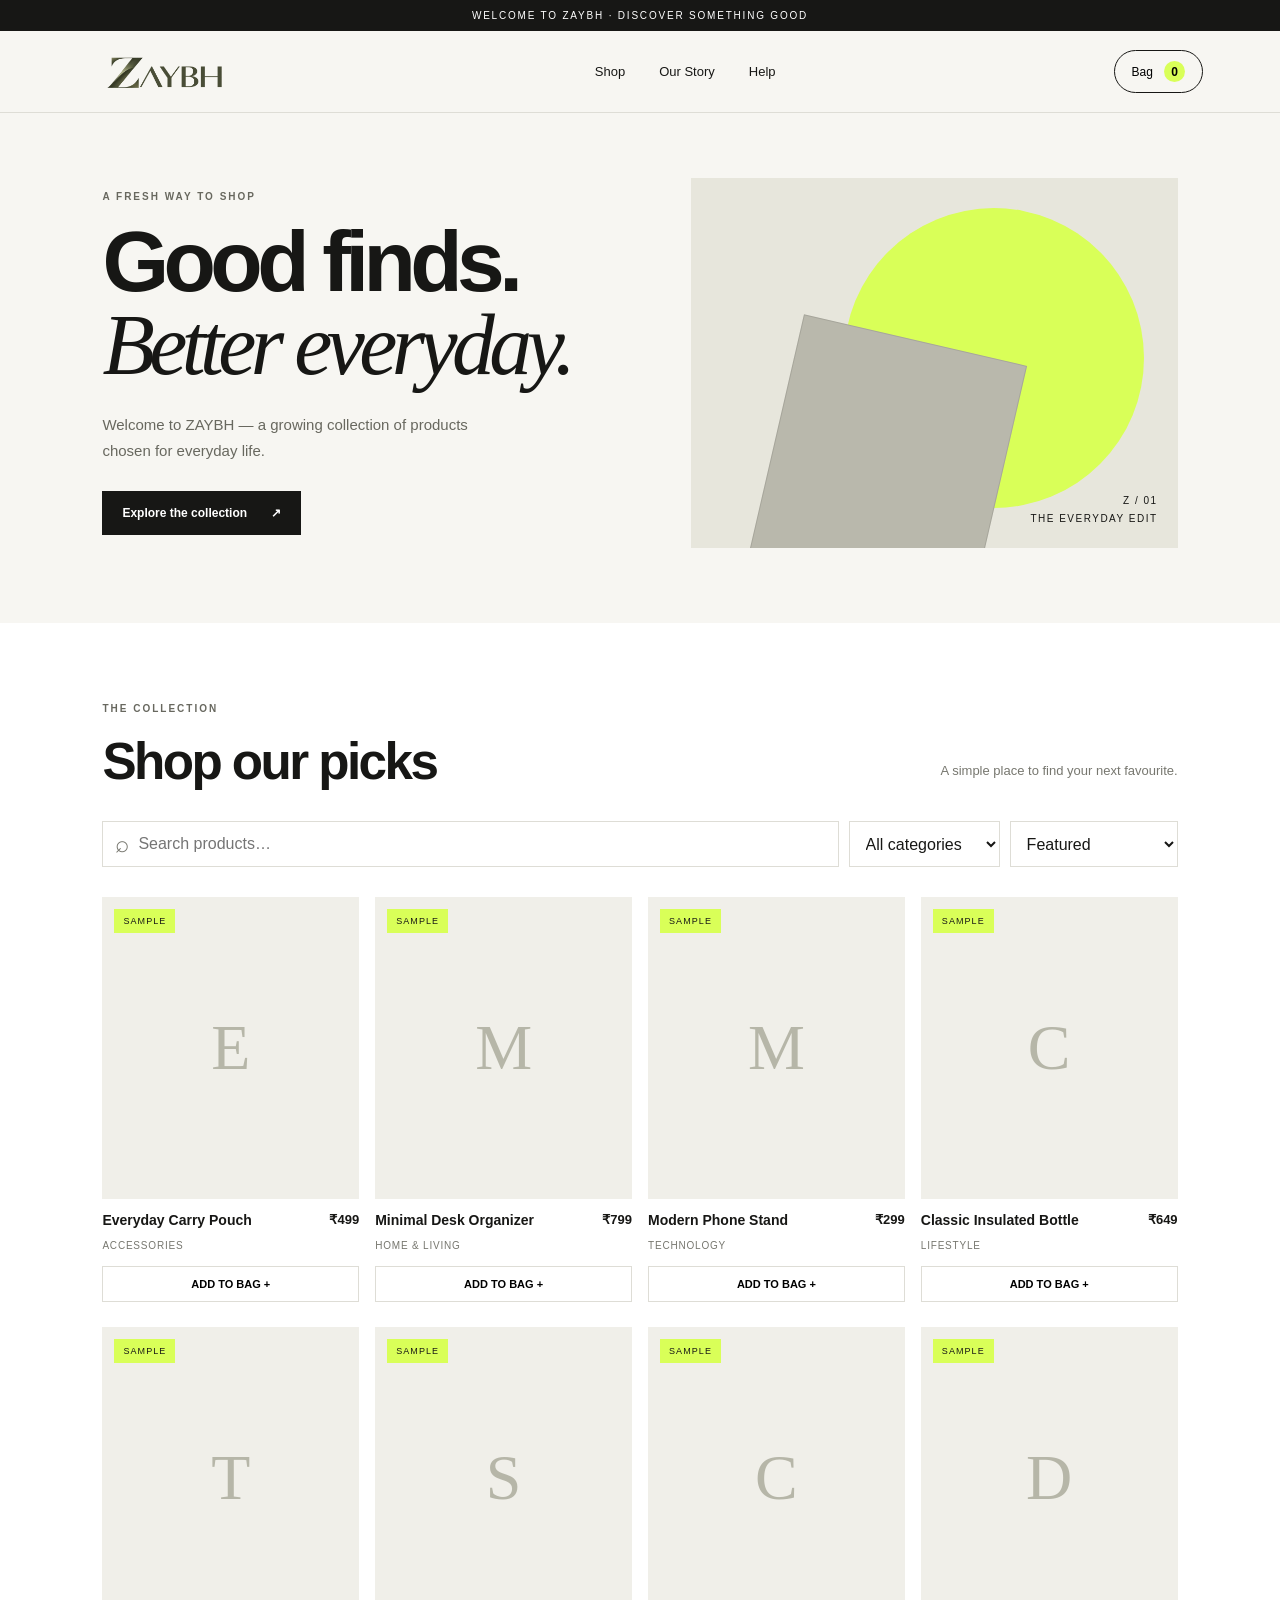
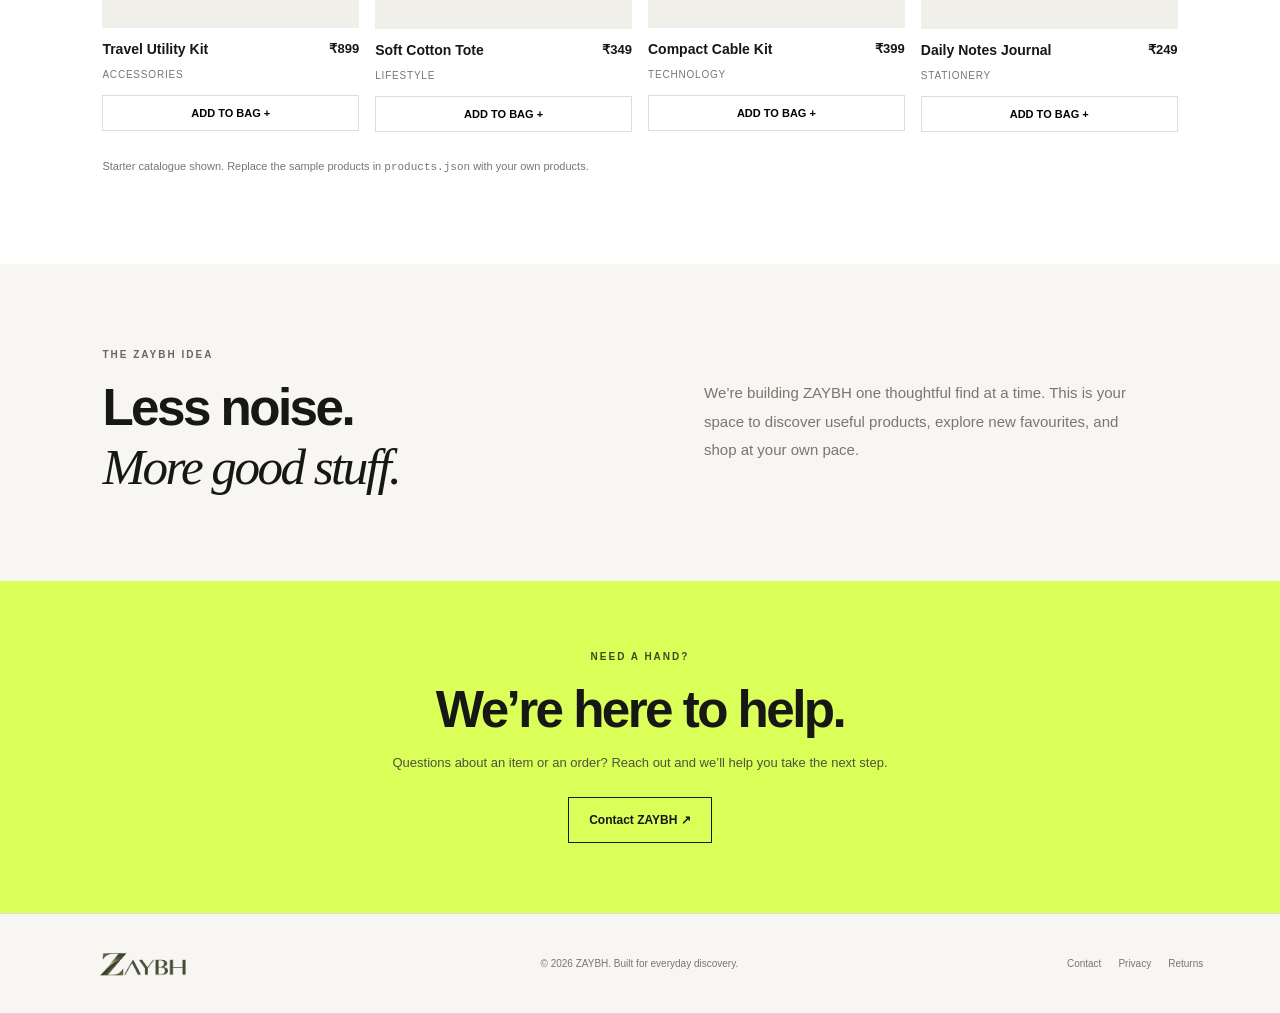
==== index.html @ dbae6dc6 "Update index.html" ====
<!doctype html>
<html lang="en">
<head>
  <meta charset="utf-8">
  <meta name="viewport" content="width=device-width, initial-scale=1">
  <meta name="theme-color" content="#f7f6f1">
  <meta name="description" content="Discover everyday essentials at ZAYBH.">
  <title>ZAYBH — Find Your Everyday</title>
  <link rel="stylesheet" href="styles.css">
  <link rel="icon" href="favicon.ico" sizes="any">
</head>
<body>
  <div class="announcement">WELCOME TO ZAYBH · DISCOVER SOMETHING GOOD</div>

  <header class="site-header">
    <a class="main-logo-link" href="/" aria-label="ZAYBH home">
      <img
        class="main-logo"
        src="zaybh-main-logo.webp"
        alt="ZAYBH"
      >
    </a>

    <nav aria-label="Main navigation">
      <a href="#shop">Shop</a>
      <a href="#story">Our Story</a>
      <a href="#help">Help</a>
    </nav>

    <button class="cart-button" id="open-cart" aria-label="Open shopping cart">
      Bag <span id="cart-count">0</span>
    </button>
  </header>

  <main>
    <section class="hero">
      <div class="hero-copy">
        <p class="eyebrow">A FRESH WAY TO SHOP</p>
        <h1>Good finds.<br><em>Better everyday.</em></h1>
        <p class="hero-text">
          Welcome to ZAYBH — a growing collection of products chosen for everyday life.
        </p>
        <a class="primary-button" href="#shop">
          Explore the collection <span>↗</span>
        </a>
      </div>

      <div class="hero-art" aria-label="Abstract editorial artwork">
        <div class="art-circle"></div>
        <div class="art-block"></div>
        <div class="art-label">Z / 01<br>THE EVERYDAY EDIT</div>
      </div>
    </section>

    <section class="shop-section" id="shop">
      <div class="section-heading">
        <div>
          <p class="eyebrow">THE COLLECTION</p>
          <h2>Shop our picks</h2>
        </div>
        <p class="muted">A simple place to find your next favourite.</p>
      </div>

      <div class="toolbar">
        <label class="search-wrap">
          <span aria-hidden="true">⌕</span>
          <input
            id="search"
            type="search"
            placeholder="Search products…"
            aria-label="Search products"
          >
        </label>

        <select id="category-filter" aria-label="Filter by category">
          <option value="all">All categories</option>
        </select>

        <select id="sort" aria-label="Sort products">
          <option value="featured">Featured</option>
          <option value="low">Price: low to high</option>
          <option value="high">Price: high to low</option>
          <option value="name">Name: A to Z</option>
        </select>
      </div>

      <div id="product-grid" class="product-grid" aria-live="polite"></div>

      <p class="catalog-note">
        Starter catalogue shown. Replace the sample products in
        <code>products.json</code> with your own products.
      </p>
    </section>

    <section class="story-section" id="story">
      <div>
        <p class="eyebrow">THE ZAYBH IDEA</p>
        <h2>Less noise.<br><em>More good stuff.</em></h2>
      </div>
      <p>
        We’re building ZAYBH one thoughtful find at a time. This is your space
        to discover useful products, explore new favourites, and shop at your own pace.
      </p>
    </section>

    <section class="newsletter" id="help">
      <p class="eyebrow">NEED A HAND?</p>
      <h2>We’re here to help.</h2>
      <p>
        Questions about an item or an order? Reach out and we’ll help you
        take the next step.
      </p>
      <a id="contact-link" class="outline-button" href="mailto:hello@zaybh.example">
        Contact ZAYBH ↗
      </a>
    </section>
  </main>

  <footer>
    <a class="footer-logo-link" href="/" aria-label="ZAYBH home">
      <img
        class="footer-logo"
        src="zaybh-main-logo.webp"
        alt="ZAYBH"
      >
    </a>

    <p>© <span id="year"></span> ZAYBH. Built for everyday discovery.</p>

    <div>
      <a href="#help">Contact</a>
      <a href="privacy.html">Privacy</a>
      <a href="returns.html">Returns</a>
    </div>
  </footer>

  <div class="overlay" id="overlay" hidden></div>

  <aside
    class="cart-drawer"
    id="cart-drawer"
    aria-label="Shopping cart"
    aria-hidden="true"
  >
    <div class="drawer-heading">
      <h2>Your bag</h2>
      <button id="close-cart" aria-label="Close cart">✕</button>
    </div>

    <div id="cart-items" class="cart-items"></div>

    <div class="cart-bottom">
      <div class="total-line">
        <span>Estimated total</span>
        <strong id="cart-total">₹0</strong>
      </div>

      <p class="small-note">
        This demo does not take payments. Configure checkout before accepting real orders.
      </p>

      <button id="checkout" class="primary-button full-button">
        Continue to order enquiry ↗
      </button>
    </div>
  </aside>

  <div class="toast" id="toast" role="status" aria-live="polite"></div>

  <script src="app.js"></script>
</body>
</html>
---- styles.css ----
:root{--ink:#171715;--paper:#f7f6f2;--muted:#77776f;--line:#deddd6;--accent:#d9ff58;--white:#fff;--serif:Georgia,"Times New Roman",serif}
*{box-sizing:border-box}html{scroll-behavior:smooth}body{margin:0;background:var(--paper);color:var(--ink);font-family:Arial,Helvetica,sans-serif}a{color:inherit;text-decoration:none}button,input,select{font:inherit}.announcement{text-align:center;background:var(--ink);color:#fff;padding:10px 16px;font-size:10px;letter-spacing:.18em}.site-header{height:82px;display:flex;align-items:center;justify-content:space-between;padding:0 6vw;border-bottom:1px solid var(--line);gap:25px}.wordmark{font-size:28px;letter-spacing:.13em;font-weight:900}.wordmark span{color:#8b9e2f}.site-header nav{display:flex;gap:34px;font-size:13px}.site-header nav a:hover,footer a:hover{opacity:.65}.cart-button{background:transparent;border:1px solid var(--ink);border-radius:30px;padding:10px 17px;cursor:pointer;font-size:12px}.cart-button span{display:inline-grid;place-items:center;background:var(--accent);width:21px;height:21px;border-radius:50%;margin-left:8px;font-weight:bold}.hero{display:grid;grid-template-columns:1.05fr .95fr;min-height:510px;padding:65px 8vw 75px;gap:4vw;align-items:center}.eyebrow{font-size:10px;font-weight:700;letter-spacing:.2em;color:#68685f;margin:0 0 18px}.hero h1{font-size:clamp(48px,6.7vw,88px);line-height:.97;letter-spacing:-.065em;margin:0 0 25px;font-weight:650}.hero h1 em,.story-section h2 em{font-family:var(--serif);font-weight:400}.hero-text{max-width:390px;line-height:1.7;color:#68685f;font-size:15px;margin-bottom:28px}.primary-button,.outline-button{display:inline-flex;align-items:center;justify-content:space-between;gap:24px;padding:15px 20px;background:var(--ink);color:#fff;border:0;cursor:pointer;font-size:12px;font-weight:700;transition:transform .2s}.primary-button:hover,.outline-button:hover{transform:translateY(-2px)}.hero-art{height:370px;position:relative;overflow:hidden;background:#e7e6dc}.art-circle{position:absolute;width:300px;height:300px;border-radius:50%;background:var(--accent);right:7%;top:8%}.art-block{position:absolute;width:47%;height:65%;left:17%;bottom:-8%;background:#b9b8ac;transform:rotate(13deg);border:1px solid rgba(0,0,0,.1)}.art-label{position:absolute;right:20px;bottom:20px;font-size:10px;letter-spacing:.15em;line-height:1.8;text-align:right}.shop-section{padding:80px 8vw;background:#fff}.section-heading{display:flex;justify-content:space-between;align-items:end;gap:20px;margin-bottom:30px}.section-heading h2,.story-section h2,.newsletter h2{font-size:clamp(34px,4vw,52px);letter-spacing:-.05em;margin:0;font-weight:600}.muted{color:var(--muted);font-size:13px}.toolbar{display:flex;gap:10px;margin:25px 0 30px;flex-wrap:wrap}.search-wrap{display:flex;align-items:center;gap:9px;flex:1;min-width:190px;border:1px solid var(--line);padding:0 12px}.search-wrap span{font-size:24px;color:var(--muted)}.search-wrap input{border:0;outline:0;background:transparent;padding:13px 0;width:100%}.toolbar select{border:1px solid var(--line);background:#fff;padding:12px;min-width:145px;color:var(--ink)}.product-grid{display:grid;grid-template-columns:repeat(4,minmax(0,1fr));gap:25px 16px}.product-card{min-width:0}.product-image{aspect-ratio:4/4.7;background:#f0efe9;display:grid;place-items:center;position:relative;overflow:hidden}.product-image img{width:100%;height:100%;object-fit:cover;display:block}.placeholder-art{font-family:var(--serif);font-size:64px;color:#b6b6a8}.product-tag{position:absolute;top:12px;left:12px;background:var(--accent);font-size:9px;text-transform:uppercase;letter-spacing:.12em;padding:7px 9px}.product-meta{display:flex;justify-content:space-between;gap:8px;align-items:start;margin-top:13px}.product-meta h3{font-size:14px;font-weight:600;margin:0 0 7px}.product-category{font-size:10px;color:var(--muted);letter-spacing:.08em;text-transform:uppercase}.price{font-size:13px;font-weight:700;white-space:nowrap}.add-button{width:100%;margin-top:13px;padding:11px;background:transparent;border:1px solid var(--line);cursor:pointer;font-size:11px;font-weight:700}.add-button:hover{background:var(--ink);color:#fff}.empty-state{grid-column:1/-1;padding:55px 10px;text-align:center;color:var(--muted)}.catalog-note{font-size:11px;color:var(--muted);margin-top:28px}.story-section{padding:85px 8vw;display:grid;grid-template-columns:1fr 1fr;gap:10vw;align-items:center}.story-section>p{max-width:430px;line-height:1.9;color:var(--muted);font-size:15px}.newsletter{background:var(--accent);padding:70px 8vw;text-align:center}.newsletter .eyebrow{color:#424b20}.newsletter p:not(.eyebrow){font-size:13px;line-height:1.7;color:#4e543b}.outline-button{background:transparent;border:1px solid var(--ink);color:var(--ink);margin-top:10px}footer{padding:28px 6vw;display:flex;align-items:center;justify-content:space-between;gap:20px;border-top:1px solid var(--line)}footer .wordmark{font-size:20px}footer p,footer div{font-size:10px;color:var(--muted)}footer div{display:flex;gap:17px}.overlay{position:fixed;inset:0;background:rgba(0,0,0,.35);z-index:10}.cart-drawer{position:fixed;z-index:11;right:0;top:0;height:100dvh;width:min(440px,100%);background:var(--paper);padding:25px;display:flex;flex-direction:column;transform:translateX(105%);transition:transform .25s}.cart-drawer.open{transform:translateX(0)}.drawer-heading{display:flex;justify-content:space-between;align-items:center;border-bottom:1px solid var(--line);padding-bottom:15px}.drawer-heading h2{font-size:25px;margin:0}.drawer-heading button{border:0;background:transparent;font-size:20px;cursor:pointer}.cart-items{overflow:auto;flex:1}.cart-row{display:grid;grid-template-columns:1fr auto;gap:10px;padding:17px 0;border-bottom:1px solid var(--line)}.cart-row h3{font-size:13px;margin:0 0 7px}.cart-row p{font-size:12px;color:var(--muted);margin:0}.quantity{display:flex;align-items:center;gap:10px}.quantity button{border:1px solid var(--line);background:#fff;width:27px;height:27px;cursor:pointer}.cart-bottom{border-top:1px solid var(--line);padding-top:15px}.total-line{display:flex;justify-content:space-between;font-size:14px}.small-note{font-size:10px;color:var(--muted);line-height:1.5}.full-button{width:100%}.toast{position:fixed;bottom:20px;left:50%;transform:translate(-50%,20px);opacity:0;pointer-events:none;background:var(--ink);color:#fff;padding:12px 18px;font-size:12px;z-index:20;transition:.2s}.toast.show{opacity:1;transform:translate(-50%,0)}
@media(max-width:850px){.hero{padding:50px 6vw;grid-template-columns:1fr;gap:35px}.hero-art{height:300px}.product-grid{grid-template-columns:repeat(2,minmax(0,1fr))}.shop-section{padding:60px 6vw}.story-section{padding:60px 6vw;grid-template-columns:1fr;gap:15px}.section-heading{align-items:start;flex-direction:column}.site-header{padding:0 5vw;height:72px}.site-header nav{gap:14px}.site-header nav a{font-size:11px}footer{flex-wrap:wrap}footer p{order:3;width:100%}}
@media(max-width:420px){.site-header nav{display:none}.hero h1{font-size:52px}.product-grid{gap:22px 10px}.product-meta{flex-direction:column}.toolbar select{flex:1;min-width:0}.hero-art{height:250px}}



/* ZAYBH main logo */
.main-logo-link,
.footer-logo-link {
  display: inline-flex;
  align-items: center;
  text-decoration: none;
  flex-shrink: 0;
}

.main-logo {
  display: block;
  width: 180px;
  max-width: 42vw;
  height: auto;
  object-fit: contain;
}

.footer-logo {
  display: block;
  width: 135px;
  max-width: 38vw;
  height: auto;
  object-fit: contain;
}

@media (max-width: 600px) {
  .main-logo {
    width: 145px;
    max-width: 38vw;
  }

  .footer-logo {
    width: 115px;
    max-width: 35vw;
  }
}
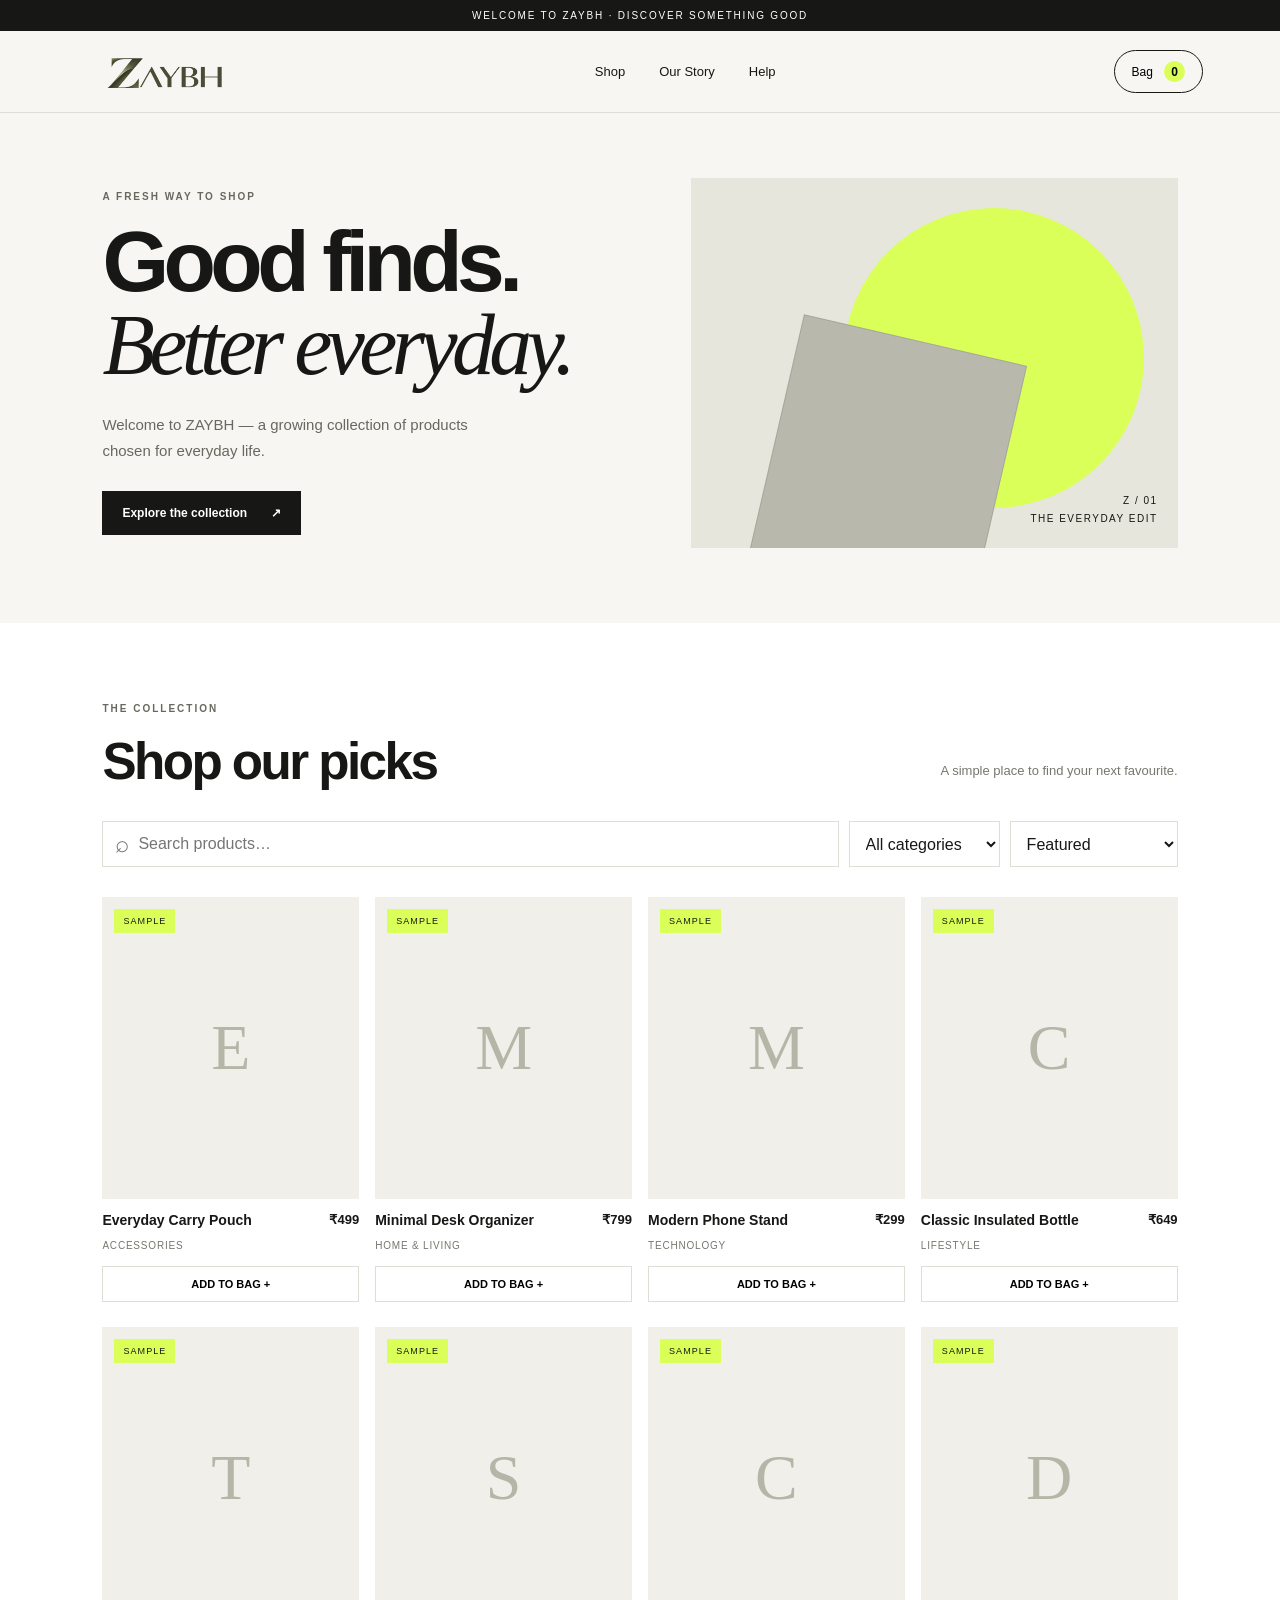
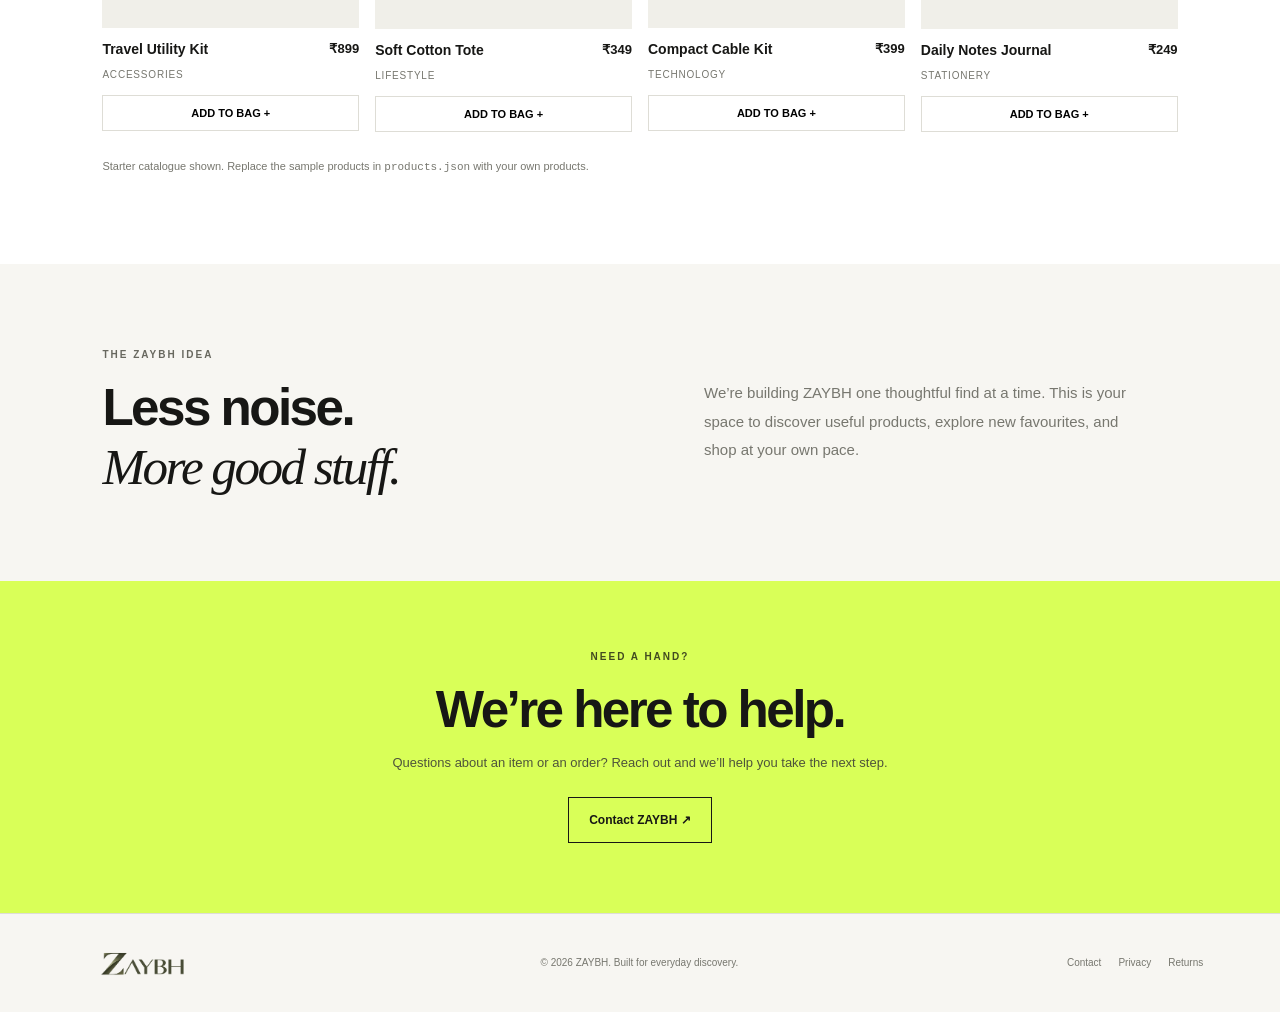
==== commit 59ea770c: "Update index.html" ====
--- a/index.html
+++ b/index.html
@@ -8,6 +8,51 @@
   <meta name="description" content="Discover everyday essentials at ZAYBH.">
   <title>ZAYBH — Find Your Everyday</title>
   <link rel="stylesheet" href="styles.css">
+  
+<style>
+  .site-header {
+    height: 82px;
+    min-height: 82px;
+    overflow: hidden;
+  }
+
+  .site-header .main-logo-link {
+    display: flex;
+    align-items: center;
+    flex-shrink: 0;
+    min-width: 0;
+  }
+
+  .site-header img.main-logo {
+    display: block !important;
+    width: 180px !important;
+    height: 58px !important;
+    max-width: 42vw !important;
+    max-height: 58px !important;
+    object-fit: contain !important;
+  }
+
+  footer img.footer-logo {
+    display: block !important;
+    width: 135px !important;
+    height: 42px !important;
+    max-width: 38vw !important;
+    object-fit: contain !important;
+  }
+
+  @media (max-width: 600px) {
+    .site-header img.main-logo {
+      width: 145px !important;
+      height: 48px !important;
+    }
+
+    footer img.footer-logo {
+      width: 115px !important;
+      height: 38px !important;
+    }
+  }
+</style>
+
   <link rel="icon" href="favicon.ico" sizes="any">
 </head>
 <body>
--- a/styles.css
+++ b/styles.css
@@ -1,43 +1,673 @@
-:root{--ink:#171715;--paper:#f7f6f2;--muted:#77776f;--line:#deddd6;--accent:#d9ff58;--white:#fff;--serif:Georgia,"Times New Roman",serif}
-*{box-sizing:border-box}html{scroll-behavior:smooth}body{margin:0;background:var(--paper);color:var(--ink);font-family:Arial,Helvetica,sans-serif}a{color:inherit;text-decoration:none}button,input,select{font:inherit}.announcement{text-align:center;background:var(--ink);color:#fff;padding:10px 16px;font-size:10px;letter-spacing:.18em}.site-header{height:82px;display:flex;align-items:center;justify-content:space-between;padding:0 6vw;border-bottom:1px solid var(--line);gap:25px}.wordmark{font-size:28px;letter-spacing:.13em;font-weight:900}.wordmark span{color:#8b9e2f}.site-header nav{display:flex;gap:34px;font-size:13px}.site-header nav a:hover,footer a:hover{opacity:.65}.cart-button{background:transparent;border:1px solid var(--ink);border-radius:30px;padding:10px 17px;cursor:pointer;font-size:12px}.cart-button span{display:inline-grid;place-items:center;background:var(--accent);width:21px;height:21px;border-radius:50%;margin-left:8px;font-weight:bold}.hero{display:grid;grid-template-columns:1.05fr .95fr;min-height:510px;padding:65px 8vw 75px;gap:4vw;align-items:center}.eyebrow{font-size:10px;font-weight:700;letter-spacing:.2em;color:#68685f;margin:0 0 18px}.hero h1{font-size:clamp(48px,6.7vw,88px);line-height:.97;letter-spacing:-.065em;margin:0 0 25px;font-weight:650}.hero h1 em,.story-section h2 em{font-family:var(--serif);font-weight:400}.hero-text{max-width:390px;line-height:1.7;color:#68685f;font-size:15px;margin-bottom:28px}.primary-button,.outline-button{display:inline-flex;align-items:center;justify-content:space-between;gap:24px;padding:15px 20px;background:var(--ink);color:#fff;border:0;cursor:pointer;font-size:12px;font-weight:700;transition:transform .2s}.primary-button:hover,.outline-button:hover{transform:translateY(-2px)}.hero-art{height:370px;position:relative;overflow:hidden;background:#e7e6dc}.art-circle{position:absolute;width:300px;height:300px;border-radius:50%;background:var(--accent);right:7%;top:8%}.art-block{position:absolute;width:47%;height:65%;left:17%;bottom:-8%;background:#b9b8ac;transform:rotate(13deg);border:1px solid rgba(0,0,0,.1)}.art-label{position:absolute;right:20px;bottom:20px;font-size:10px;letter-spacing:.15em;line-height:1.8;text-align:right}.shop-section{padding:80px 8vw;background:#fff}.section-heading{display:flex;justify-content:space-between;align-items:end;gap:20px;margin-bottom:30px}.section-heading h2,.story-section h2,.newsletter h2{font-size:clamp(34px,4vw,52px);letter-spacing:-.05em;margin:0;font-weight:600}.muted{color:var(--muted);font-size:13px}.toolbar{display:flex;gap:10px;margin:25px 0 30px;flex-wrap:wrap}.search-wrap{display:flex;align-items:center;gap:9px;flex:1;min-width:190px;border:1px solid var(--line);padding:0 12px}.search-wrap span{font-size:24px;color:var(--muted)}.search-wrap input{border:0;outline:0;background:transparent;padding:13px 0;width:100%}.toolbar select{border:1px solid var(--line);background:#fff;padding:12px;min-width:145px;color:var(--ink)}.product-grid{display:grid;grid-template-columns:repeat(4,minmax(0,1fr));gap:25px 16px}.product-card{min-width:0}.product-image{aspect-ratio:4/4.7;background:#f0efe9;display:grid;place-items:center;position:relative;overflow:hidden}.product-image img{width:100%;height:100%;object-fit:cover;display:block}.placeholder-art{font-family:var(--serif);font-size:64px;color:#b6b6a8}.product-tag{position:absolute;top:12px;left:12px;background:var(--accent);font-size:9px;text-transform:uppercase;letter-spacing:.12em;padding:7px 9px}.product-meta{display:flex;justify-content:space-between;gap:8px;align-items:start;margin-top:13px}.product-meta h3{font-size:14px;font-weight:600;margin:0 0 7px}.product-category{font-size:10px;color:var(--muted);letter-spacing:.08em;text-transform:uppercase}.price{font-size:13px;font-weight:700;white-space:nowrap}.add-button{width:100%;margin-top:13px;padding:11px;background:transparent;border:1px solid var(--line);cursor:pointer;font-size:11px;font-weight:700}.add-button:hover{background:var(--ink);color:#fff}.empty-state{grid-column:1/-1;padding:55px 10px;text-align:center;color:var(--muted)}.catalog-note{font-size:11px;color:var(--muted);margin-top:28px}.story-section{padding:85px 8vw;display:grid;grid-template-columns:1fr 1fr;gap:10vw;align-items:center}.story-section>p{max-width:430px;line-height:1.9;color:var(--muted);font-size:15px}.newsletter{background:var(--accent);padding:70px 8vw;text-align:center}.newsletter .eyebrow{color:#424b20}.newsletter p:not(.eyebrow){font-size:13px;line-height:1.7;color:#4e543b}.outline-button{background:transparent;border:1px solid var(--ink);color:var(--ink);margin-top:10px}footer{padding:28px 6vw;display:flex;align-items:center;justify-content:space-between;gap:20px;border-top:1px solid var(--line)}footer .wordmark{font-size:20px}footer p,footer div{font-size:10px;color:var(--muted)}footer div{display:flex;gap:17px}.overlay{position:fixed;inset:0;background:rgba(0,0,0,.35);z-index:10}.cart-drawer{position:fixed;z-index:11;right:0;top:0;height:100dvh;width:min(440px,100%);background:var(--paper);padding:25px;display:flex;flex-direction:column;transform:translateX(105%);transition:transform .25s}.cart-drawer.open{transform:translateX(0)}.drawer-heading{display:flex;justify-content:space-between;align-items:center;border-bottom:1px solid var(--line);padding-bottom:15px}.drawer-heading h2{font-size:25px;margin:0}.drawer-heading button{border:0;background:transparent;font-size:20px;cursor:pointer}.cart-items{overflow:auto;flex:1}.cart-row{display:grid;grid-template-columns:1fr auto;gap:10px;padding:17px 0;border-bottom:1px solid var(--line)}.cart-row h3{font-size:13px;margin:0 0 7px}.cart-row p{font-size:12px;color:var(--muted);margin:0}.quantity{display:flex;align-items:center;gap:10px}.quantity button{border:1px solid var(--line);background:#fff;width:27px;height:27px;cursor:pointer}.cart-bottom{border-top:1px solid var(--line);padding-top:15px}.total-line{display:flex;justify-content:space-between;font-size:14px}.small-note{font-size:10px;color:var(--muted);line-height:1.5}.full-button{width:100%}.toast{position:fixed;bottom:20px;left:50%;transform:translate(-50%,20px);opacity:0;pointer-events:none;background:var(--ink);color:#fff;padding:12px 18px;font-size:12px;z-index:20;transition:.2s}.toast.show{opacity:1;transform:translate(-50%,0)}
-@media(max-width:850px){.hero{padding:50px 6vw;grid-template-columns:1fr;gap:35px}.hero-art{height:300px}.product-grid{grid-template-columns:repeat(2,minmax(0,1fr))}.shop-section{padding:60px 6vw}.story-section{padding:60px 6vw;grid-template-columns:1fr;gap:15px}.section-heading{align-items:start;flex-direction:column}.site-header{padding:0 5vw;height:72px}.site-header nav{gap:14px}.site-header nav a{font-size:11px}footer{flex-wrap:wrap}footer p{order:3;width:100%}}
-@media(max-width:420px){.site-header nav{display:none}.hero h1{font-size:52px}.product-grid{gap:22px 10px}.product-meta{flex-direction:column}.toolbar select{flex:1;min-width:0}.hero-art{height:250px}}
-
-
-
-/* ZAYBH main logo */
-.main-logo-link,
-.footer-logo-link {
+
+:root {
+  --ink: #171715;
+  --paper: #f7f6f2;
+  --muted: #77776f;
+  --line: #deddd6;
+  --accent: #d9ff58;
+  --white: #fff;
+  --serif: Georgia, "Times New Roman", serif;
+}
+
+* {
+  box-sizing: border-box;
+}
+
+html {
+  scroll-behavior: smooth;
+}
+
+body {
+  margin: 0;
+  background: var(--paper);
+  color: var(--ink);
+  font-family: Arial, Helvetica, sans-serif;
+}
+
+a {
+  color: inherit;
+  text-decoration: none;
+}
+
+button,
+input,
+select {
+  font: inherit;
+}
+
+.announcement {
+  text-align: center;
+  background: var(--ink);
+  color: #fff;
+  padding: 10px 16px;
+  font-size: 10px;
+  letter-spacing: .18em;
+}
+
+.site-header {
+  height: 82px;
+  display: flex;
+  align-items: center;
+  justify-content: space-between;
+  padding: 0 6vw;
+  border-bottom: 1px solid var(--line);
+  gap: 25px;
+}
+
+.wordmark {
+  font-size: 28px;
+  letter-spacing: .13em;
+  font-weight: 900;
+}
+
+.wordmark span {
+  color: #8b9e2f;
+}
+
+.site-header nav {
+  display: flex;
+  gap: 34px;
+  font-size: 13px;
+}
+
+.site-header nav a:hover,
+footer a:hover {
+  opacity: .65;
+}
+
+.cart-button {
+  background: transparent;
+  border: 1px solid var(--ink);
+  border-radius: 30px;
+  padding: 10px 17px;
+  cursor: pointer;
+  font-size: 12px;
+}
+
+.cart-button span {
+  display: inline-grid;
+  place-items: center;
+  background: var(--accent);
+  width: 21px;
+  height: 21px;
+  border-radius: 50%;
+  margin-left: 8px;
+  font-weight: bold;
+}
+
+.hero {
+  display: grid;
+  grid-template-columns: 1.05fr .95fr;
+  min-height: 510px;
+  padding: 65px 8vw 75px;
+  gap: 4vw;
+  align-items: center;
+}
+
+.eyebrow {
+  font-size: 10px;
+  font-weight: 700;
+  letter-spacing: .2em;
+  color: #68685f;
+  margin: 0 0 18px;
+}
+
+.hero h1 {
+  font-size: clamp(48px, 6.7vw, 88px);
+  line-height: .97;
+  letter-spacing: -.065em;
+  margin: 0 0 25px;
+  font-weight: 650;
+}
+
+.hero h1 em,
+.story-section h2 em {
+  font-family: var(--serif);
+  font-weight: 400;
+}
+
+.hero-text {
+  max-width: 390px;
+  line-height: 1.7;
+  color: #68685f;
+  font-size: 15px;
+  margin-bottom: 28px;
+}
+
+.primary-button,
+.outline-button {
   display: inline-flex;
   align-items: center;
+  justify-content: space-between;
+  gap: 24px;
+  padding: 15px 20px;
+  background: var(--ink);
+  color: #fff;
+  border: 0;
+  cursor: pointer;
+  font-size: 12px;
+  font-weight: 700;
+  transition: transform .2s;
+}
+
+.primary-button:hover,
+.outline-button:hover {
+  transform: translateY(-2px);
+}
+
+.hero-art {
+  height: 370px;
+  position: relative;
+  overflow: hidden;
+  background: #e7e6dc;
+}
+
+.art-circle {
+  position: absolute;
+  width: 300px;
+  height: 300px;
+  border-radius: 50%;
+  background: var(--accent);
+  right: 7%;
+  top: 8%;
+}
+
+.art-block {
+  position: absolute;
+  width: 47%;
+  height: 65%;
+  left: 17%;
+  bottom: -8%;
+  background: #b9b8ac;
+  transform: rotate(13deg);
+  border: 1px solid rgba(0, 0, 0, .1);
+}
+
+.art-label {
+  position: absolute;
+  right: 20px;
+  bottom: 20px;
+  font-size: 10px;
+  letter-spacing: .15em;
+  line-height: 1.8;
+  text-align: right;
+}
+
+.shop-section {
+  padding: 80px 8vw;
+  background: #fff;
+}
+
+.section-heading {
+  display: flex;
+  justify-content: space-between;
+  align-items: end;
+  gap: 20px;
+  margin-bottom: 30px;
+}
+
+.section-heading h2,
+.story-section h2,
+.newsletter h2 {
+  font-size: clamp(34px, 4vw, 52px);
+  letter-spacing: -.05em;
+  margin: 0;
+  font-weight: 600;
+}
+
+.muted {
+  color: var(--muted);
+  font-size: 13px;
+}
+
+.toolbar {
+  display: flex;
+  gap: 10px;
+  margin: 25px 0 30px;
+  flex-wrap: wrap;
+}
+
+.search-wrap {
+  display: flex;
+  align-items: center;
+  gap: 9px;
+  flex: 1;
+  min-width: 190px;
+  border: 1px solid var(--line);
+  padding: 0 12px;
+}
+
+.search-wrap span {
+  font-size: 24px;
+  color: var(--muted);
+}
+
+.search-wrap input {
+  border: 0;
+  outline: 0;
+  background: transparent;
+  padding: 13px 0;
+  width: 100%;
+}
+
+.toolbar select {
+  border: 1px solid var(--line);
+  background: #fff;
+  padding: 12px;
+  min-width: 145px;
+  color: var(--ink);
+}
+
+.product-grid {
+  display: grid;
+  grid-template-columns: repeat(4, minmax(0, 1fr));
+  gap: 25px 16px;
+}
+
+.product-card {
+  min-width: 0;
+}
+
+.product-image {
+  aspect-ratio: 4 / 4.7;
+  background: #f0efe9;
+  display: grid;
+  place-items: center;
+  position: relative;
+  overflow: hidden;
+}
+
+.product-image img {
+  width: 100%;
+  height: 100%;
+  object-fit: cover;
+  display: block;
+}
+
+.placeholder-art {
+  font-family: var(--serif);
+  font-size: 64px;
+  color: #b6b6a8;
+}
+
+.product-tag {
+  position: absolute;
+  top: 12px;
+  left: 12px;
+  background: var(--accent);
+  font-size: 9px;
+  text-transform: uppercase;
+  letter-spacing: .12em;
+  padding: 7px 9px;
+}
+
+.product-meta {
+  display: flex;
+  justify-content: space-between;
+  gap: 8px;
+  align-items: start;
+  margin-top: 13px;
+}
+
+.product-meta h3 {
+  font-size: 14px;
+  font-weight: 600;
+  margin: 0 0 7px;
+}
+
+.product-category {
+  font-size: 10px;
+  color: var(--muted);
+  letter-spacing: .08em;
+  text-transform: uppercase;
+}
+
+.price {
+  font-size: 13px;
+  font-weight: 700;
+  white-space: nowrap;
+}
+
+.add-button {
+  width: 100%;
+  margin-top: 13px;
+  padding: 11px;
+  background: transparent;
+  border: 1px solid var(--line);
+  cursor: pointer;
+  font-size: 11px;
+  font-weight: 700;
+}
+
+.add-button:hover {
+  background: var(--ink);
+  color: #fff;
+}
+
+.empty-state {
+  grid-column: 1 / -1;
+  padding: 55px 10px;
+  text-align: center;
+  color: var(--muted);
+}
+
+.catalog-note {
+  font-size: 11px;
+  color: var(--muted);
+  margin-top: 28px;
+}
+
+.story-section {
+  padding: 85px 8vw;
+  display: grid;
+  grid-template-columns: 1fr 1fr;
+  gap: 10vw;
+  align-items: center;
+}
+
+.story-section > p {
+  max-width: 430px;
+  line-height: 1.9;
+  color: var(--muted);
+  font-size: 15px;
+}
+
+.newsletter {
+  background: var(--accent);
+  padding: 70px 8vw;
+  text-align: center;
+}
+
+.newsletter .eyebrow {
+  color: #424b20;
+}
+
+.newsletter p:not(.eyebrow) {
+  font-size: 13px;
+  line-height: 1.7;
+  color: #4e543b;
+}
+
+.outline-button {
+  background: transparent;
+  border: 1px solid var(--ink);
+  color: var(--ink);
+  margin-top: 10px;
+}
+
+footer {
+  padding: 28px 6vw;
+  display: flex;
+  align-items: center;
+  justify-content: space-between;
+  gap: 20px;
+  border-top: 1px solid var(--line);
+}
+
+footer .wordmark {
+  font-size: 20px;
+}
+
+footer p,
+footer div {
+  font-size: 10px;
+  color: var(--muted);
+}
+
+footer div {
+  display: flex;
+  gap: 17px;
+}
+
+.overlay {
+  position: fixed;
+  inset: 0;
+  background: rgba(0, 0, 0, .35);
+  z-index: 10;
+}
+
+.cart-drawer {
+  position: fixed;
+  z-index: 11;
+  right: 0;
+  top: 0;
+  height: 100dvh;
+  width: min(440px, 100%);
+  background: var(--paper);
+  padding: 25px;
+  display: flex;
+  flex-direction: column;
+  transform: translateX(105%);
+  transition: transform .25s;
+}
+
+.cart-drawer.open {
+  transform: translateX(0);
+}
+
+.drawer-heading {
+  display: flex;
+  justify-content: space-between;
+  align-items: center;
+  border-bottom: 1px solid var(--line);
+  padding-bottom: 15px;
+}
+
+.drawer-heading h2 {
+  font-size: 25px;
+  margin: 0;
+}
+
+.drawer-heading button {
+  border: 0;
+  background: transparent;
+  font-size: 20px;
+  cursor: pointer;
+}
+
+.cart-items {
+  overflow: auto;
+  flex: 1;
+}
+
+.cart-row {
+  display: grid;
+  grid-template-columns: 1fr auto;
+  gap: 10px;
+  padding: 17px 0;
+  border-bottom: 1px solid var(--line);
+}
+
+.cart-row h3 {
+  font-size: 13px;
+  margin: 0 0 7px;
+}
+
+.cart-row p {
+  font-size: 12px;
+  color: var(--muted);
+  margin: 0;
+}
+
+.quantity {
+  display: flex;
+  align-items: center;
+  gap: 10px;
+}
+
+.quantity button {
+  border: 1px solid var(--line);
+  background: #fff;
+  width: 27px;
+  height: 27px;
+  cursor: pointer;
+}
+
+.cart-bottom {
+  border-top: 1px solid var(--line);
+  padding-top: 15px;
+}
+
+.total-line {
+  display: flex;
+  justify-content: space-between;
+  font-size: 14px;
+}
+
+.small-note {
+  font-size: 10px;
+  color: var(--muted);
+  line-height: 1.5;
+}
+
+.full-button {
+  width: 100%;
+}
+
+.toast {
+  position: fixed;
+  bottom: 20px;
+  left: 50%;
+  transform: translate(-50%, 20px);
+  opacity: 0;
+  pointer-events: none;
+  background: var(--ink);
+  color: #fff;
+  padding: 12px 18px;
+  font-size: 12px;
+  z-index: 20;
+  transition: .2s;
+}
+
+.toast.show {
+  opacity: 1;
+  transform: translate(-50%, 0);
+}
+
+@media (max-width: 850px) {
+  .hero {
+    padding: 50px 6vw;
+    grid-template-columns: 1fr;
+    gap: 35px;
+  }
+
+  .hero-art {
+    height: 300px;
+  }
+
+  .product-grid {
+    grid-template-columns: repeat(2, minmax(0, 1fr));
+  }
+
+  .shop-section {
+    padding: 60px 6vw;
+  }
+
+  .story-section {
+    padding: 60px 6vw;
+    grid-template-columns: 1fr;
+    gap: 15px;
+  }
+
+  .section-heading {
+    align-items: start;
+    flex-direction: column;
+  }
+
+  .site-header {
+    padding: 0 5vw;
+    height: 72px;
+  }
+
+  .site-header nav {
+    gap: 14px;
+  }
+
+  .site-header nav a {
+    font-size: 11px;
+  }
+
+  footer {
+    flex-wrap: wrap;
+  }
+
+  footer p {
+    order: 3;
+    width: 100%;
+  }
+}
+
+@media (max-width: 420px) {
+  .site-header nav {
+    display: none;
+  }
+
+  .hero h1 {
+    font-size: 52px;
+  }
+
+  .product-grid {
+    gap: 22px 10px;
+  }
+
+  .product-meta {
+    flex-direction: column;
+  }
+
+  .toolbar select {
+    flex: 1;
+    min-width: 0;
+  }
+
+  .hero-art {
+    height: 250px;
+  }
+}
+
+/* ZAYBH logo sizing fix */
+.site-header .main-logo-link,
+footer .footer-logo-link {
+  display: inline-flex;
+  align-items: center;
+  justify-content: flex-start;
+  flex-shrink: 0;
+  min-width: 0;
   text-decoration: none;
-  flex-shrink: 0;
-}
-
-.main-logo {
+  line-height: 0;
+}
+
+.site-header .main-logo {
   display: block;
-  width: 180px;
-  max-width: 42vw;
-  height: auto;
+  width: 180px !important;
+  max-width: 42vw !important;
+  height: auto !important;
+  max-height: 58px;
   object-fit: contain;
 }
 
-.footer-logo {
+footer .footer-logo {
   display: block;
-  width: 135px;
-  max-width: 38vw;
-  height: auto;
+  width: 135px !important;
+  max-width: 38vw !important;
+  height: auto !important;
+  max-height: 42px;
   object-fit: contain;
 }
 
 @media (max-width: 600px) {
-  .main-logo {
-    width: 145px;
-    max-width: 38vw;
-  }
-
-  .footer-logo {
-    width: 115px;
-    max-width: 35vw;
-  }
-}
+  .site-header {
+    gap: 12px;
+  }
+
+  .site-header .main-logo {
+    width: 145px !important;
+    max-width: 38vw !important;
+    max-height: 48px;
+  }
+
+  footer .footer-logo {
+    width: 115px !important;
+    max-width: 35vw !important;
+    max-height: 38px;
+  }
+}
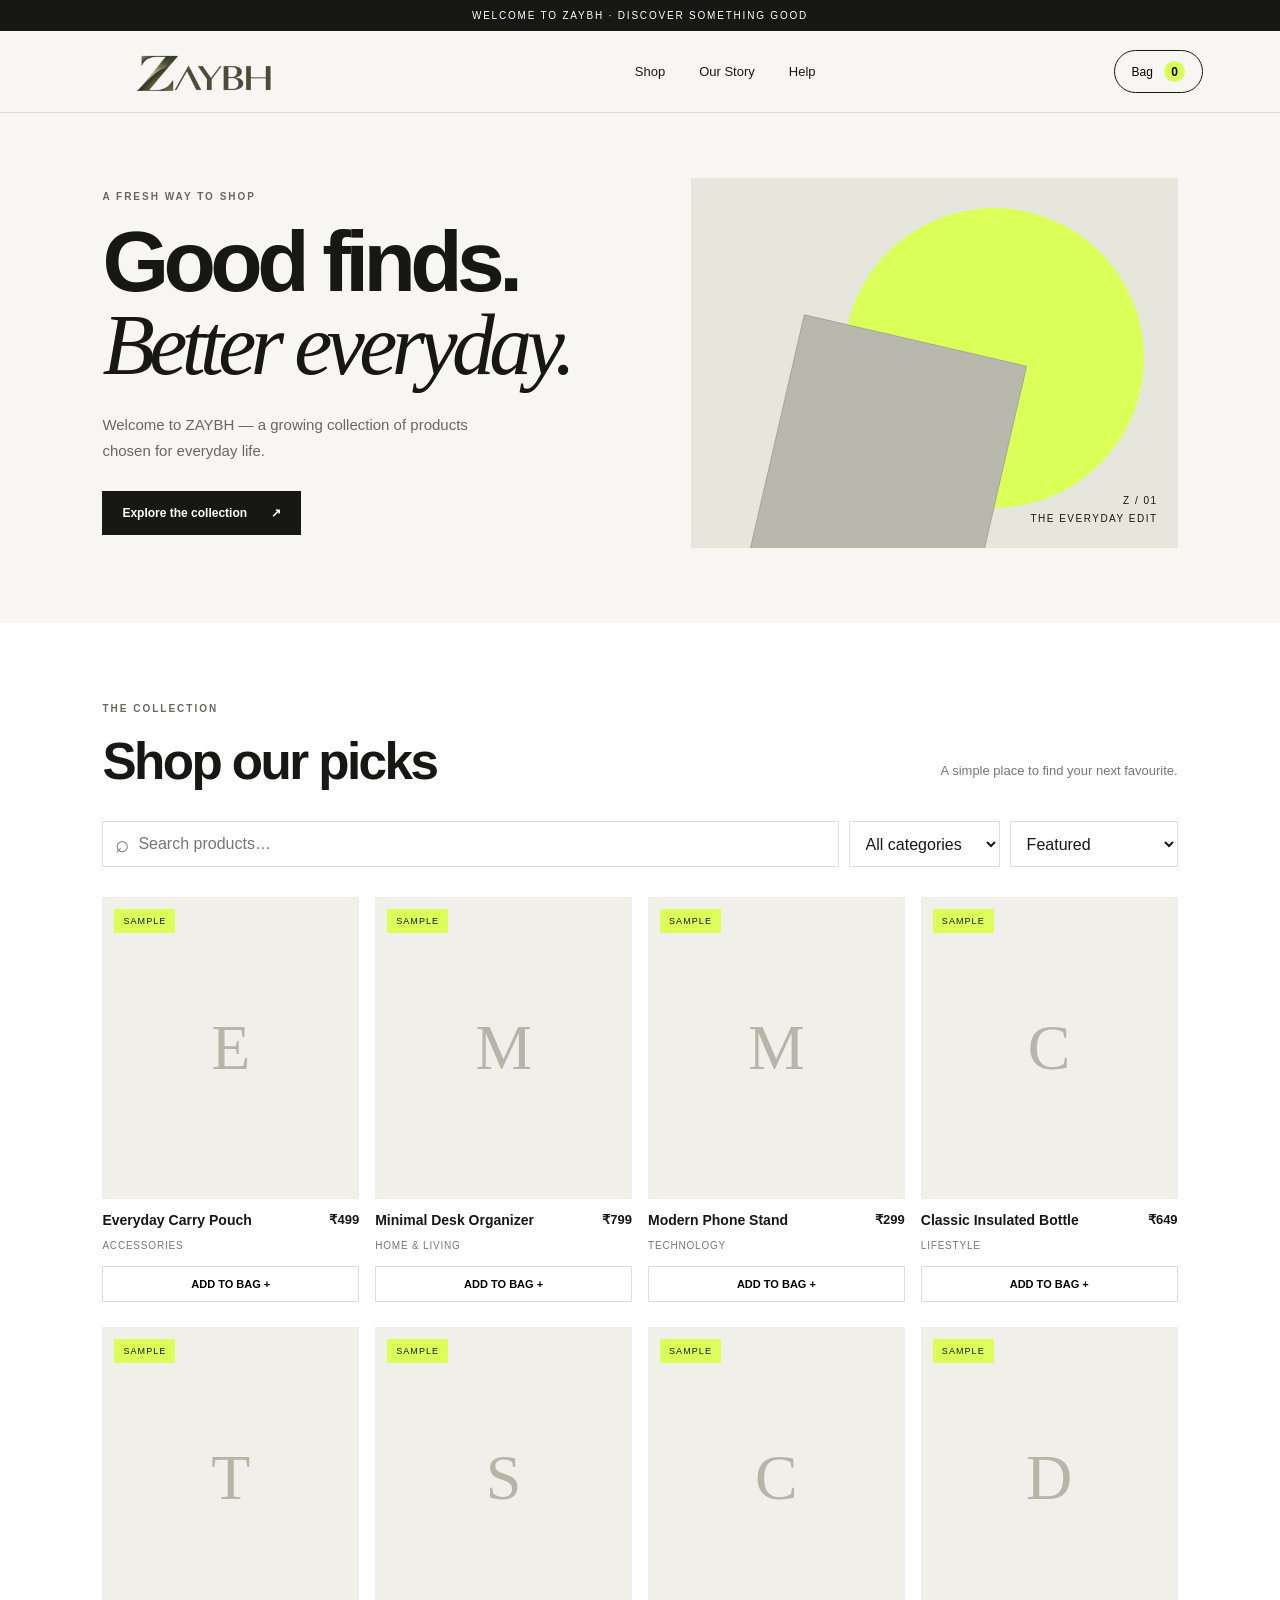
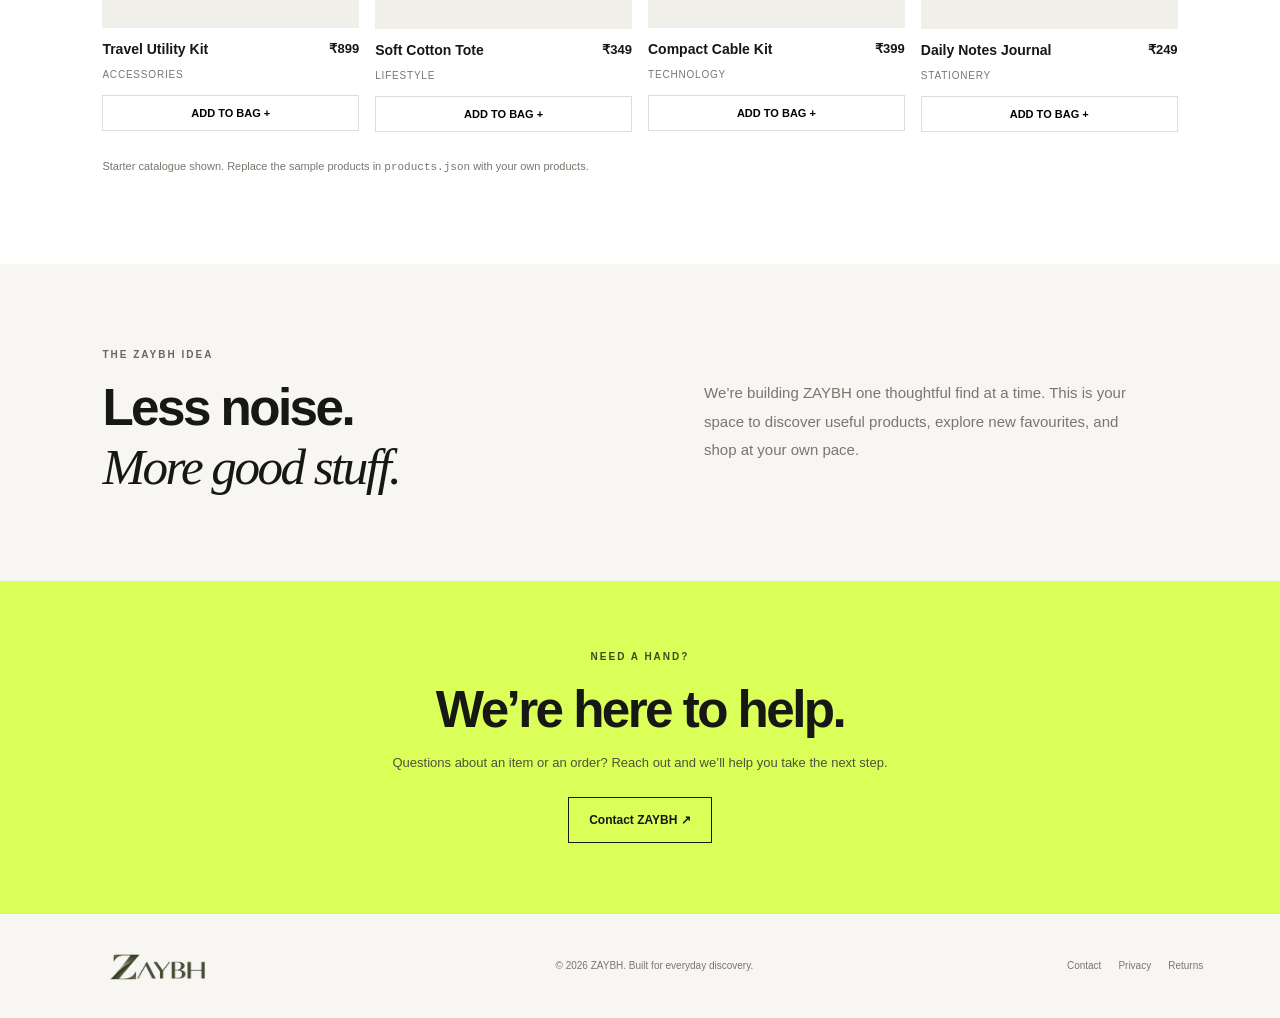
==== commit dcd93c92: "Update index.html" ====
--- a/index.html
+++ b/index.html
@@ -7,56 +7,70 @@
   <meta name="theme-color" content="#f7f6f1">
   <meta name="description" content="Discover everyday essentials at ZAYBH.">
   <title>ZAYBH — Find Your Everyday</title>
-  <link rel="stylesheet" href="styles.css">
-  
-<style>
-  .site-header {
-    height: 82px;
-    min-height: 82px;
-    overflow: hidden;
-  }
-
-  .site-header .main-logo-link {
-    display: flex;
-    align-items: center;
-    flex-shrink: 0;
-    min-width: 0;
-  }
-
-  .site-header img.main-logo {
-    display: block !important;
-    width: 180px !important;
-    height: 58px !important;
-    max-width: 42vw !important;
-    max-height: 58px !important;
-    object-fit: contain !important;
-  }
-
-  footer img.footer-logo {
-    display: block !important;
-    width: 135px !important;
-    height: 42px !important;
-    max-width: 38vw !important;
-    object-fit: contain !important;
-  }
-
-  @media (max-width: 600px) {
+
+  <link rel="stylesheet" href="styles.css?v=3">
+  <link rel="icon" href="favicon.ico" sizes="any">
+
+  <style>
+    /* Header layout */
+    .site-header {
+      min-height: 82px;
+      height: auto;
+      overflow: visible;
+    }
+
+    .site-header .main-logo-link {
+      display: flex;
+      align-items: center;
+      flex-shrink: 0;
+      min-width: 0;
+    }
+
+    /* Main logo: larger desktop size */
     .site-header img.main-logo {
-      width: 145px !important;
+      display: block !important;
+      width: 260px !important;
+      height: 68px !important;
+      max-width: 55vw !important;
+      max-height: 68px !important;
+      object-fit: contain !important;
+    }
+
+    /* Footer logo */
+    footer img.footer-logo {
+      display: block !important;
+      width: 165px !important;
       height: 48px !important;
-    }
-
-    footer img.footer-logo {
-      width: 115px !important;
-      height: 38px !important;
-    }
-  }
-</style>
-
-  <link rel="icon" href="favicon.ico" sizes="any">
+      max-width: 42vw !important;
+      object-fit: contain !important;
+    }
+
+    /* Mobile sizing */
+    @media (max-width: 600px) {
+      .site-header {
+        min-height: 72px;
+      }
+
+      .site-header img.main-logo {
+        width: 200px !important;
+        height: 58px !important;
+        max-width: 50vw !important;
+        max-height: 58px !important;
+      }
+
+      footer img.footer-logo {
+        width: 115px !important;
+        height: 38px !important;
+        max-width: 35vw !important;
+      }
+    }
+  </style>
 </head>
+
 <body>
-  <div class="announcement">WELCOME TO ZAYBH · DISCOVER SOMETHING GOOD</div>
+  <div class="announcement">
+    WELCOME TO ZAYBH · DISCOVER SOMETHING GOOD
+  </div>
 
   <header class="site-header">
     <a class="main-logo-link" href="/" aria-label="ZAYBH home">
@@ -73,7 +87,11 @@
       <a href="#help">Help</a>
     </nav>
 
-    <button class="cart-button" id="open-cart" aria-label="Open shopping cart">
+    <button
+      class="cart-button"
+      id="open-cart"
+      aria-label="Open shopping cart"
+    >
       Bag <span id="cart-count">0</span>
     </button>
   </header>
@@ -82,10 +100,13 @@
     <section class="hero">
       <div class="hero-copy">
         <p class="eyebrow">A FRESH WAY TO SHOP</p>
+
         <h1>Good finds.<br><em>Better everyday.</em></h1>
+
         <p class="hero-text">
           Welcome to ZAYBH — a growing collection of products chosen for everyday life.
         </p>
+
         <a class="primary-button" href="#shop">
           Explore the collection <span>↗</span>
         </a>
@@ -94,7 +115,9 @@
       <div class="hero-art" aria-label="Abstract editorial artwork">
         <div class="art-circle"></div>
         <div class="art-block"></div>
-        <div class="art-label">Z / 01<br>THE EVERYDAY EDIT</div>
+        <div class="art-label">
+          Z / 01<br>THE EVERYDAY EDIT
+        </div>
       </div>
     </section>
 
@@ -104,7 +127,10 @@
           <p class="eyebrow">THE COLLECTION</p>
           <h2>Shop our picks</h2>
         </div>
-        <p class="muted">A simple place to find your next favourite.</p>
+
+        <p class="muted">
+          A simple place to find your next favourite.
+        </p>
       </div>
 
       <div class="toolbar">
@@ -130,7 +156,11 @@
         </select>
       </div>
 
-      <div id="product-grid" class="product-grid" aria-live="polite"></div>
+      <div
+        id="product-grid"
+        class="product-grid"
+        aria-live="polite"
+      ></div>
 
       <p class="catalog-note">
         Starter catalogue shown. Replace the sample products in
@@ -143,6 +173,7 @@
         <p class="eyebrow">THE ZAYBH IDEA</p>
         <h2>Less noise.<br><em>More good stuff.</em></h2>
       </div>
+
       <p>
         We’re building ZAYBH one thoughtful find at a time. This is your space
         to discover useful products, explore new favourites, and shop at your own pace.
@@ -152,11 +183,17 @@
     <section class="newsletter" id="help">
       <p class="eyebrow">NEED A HAND?</p>
       <h2>We’re here to help.</h2>
+
       <p>
         Questions about an item or an order? Reach out and we’ll help you
         take the next step.
       </p>
-      <a id="contact-link" class="outline-button" href="mailto:hello@zaybh.example">
+
+      <a
+        id="contact-link"
+        class="outline-button"
+        href="mailto:hello@zaybh.example"
+      >
         Contact ZAYBH ↗
       </a>
     </section>
@@ -171,7 +208,9 @@
       >
     </a>
 
-    <p>© <span id="year"></span> ZAYBH. Built for everyday discovery.</p>
+    <p>
+      © <span id="year"></span> ZAYBH. Built for everyday discovery.
+    </p>
 
     <div>
       <a href="#help">Contact</a>
--- a/styles.css
+++ b/styles.css
@@ -624,50 +624,26 @@
   }
 }
 
-/* ZAYBH logo sizing fix */
-.site-header .main-logo-link,
-footer .footer-logo-link {
-  display: inline-flex;
-  align-items: center;
-  justify-content: flex-start;
-  flex-shrink: 0;
-  min-width: 0;
-  text-decoration: none;
-  line-height: 0;
-}
-
+
+/* ZAYBH logo sizing */
 .site-header .main-logo {
-  display: block;
-  width: 180px !important;
+  width: 260px !important;
+  max-width: 55vw !important;
+  height: 68px !important;
+  object-fit: contain !important;
+}
+
+footer .footer-logo {
+  width: 165px !important;
   max-width: 42vw !important;
-  height: auto !important;
-  max-height: 58px;
-  object-fit: contain;
-}
-
-footer .footer-logo {
-  display: block;
-  width: 135px !important;
-  max-width: 38vw !important;
-  height: auto !important;
-  max-height: 42px;
-  object-fit: contain;
+  height: 48px !important;
+  object-fit: contain !important;
 }
 
 @media (max-width: 600px) {
-  .site-header {
-    gap: 12px;
-  }
-
   .site-header .main-logo {
-    width: 145px !important;
-    max-width: 38vw !important;
-    max-height: 48px;
-  }
-
-  footer .footer-logo {
-    width: 115px !important;
-    max-width: 35vw !important;
-    max-height: 38px;
-  }
-}
+    width: 200px !important;
+    max-width: 50vw !important;
+    height: 58px !important;
+  }
+}
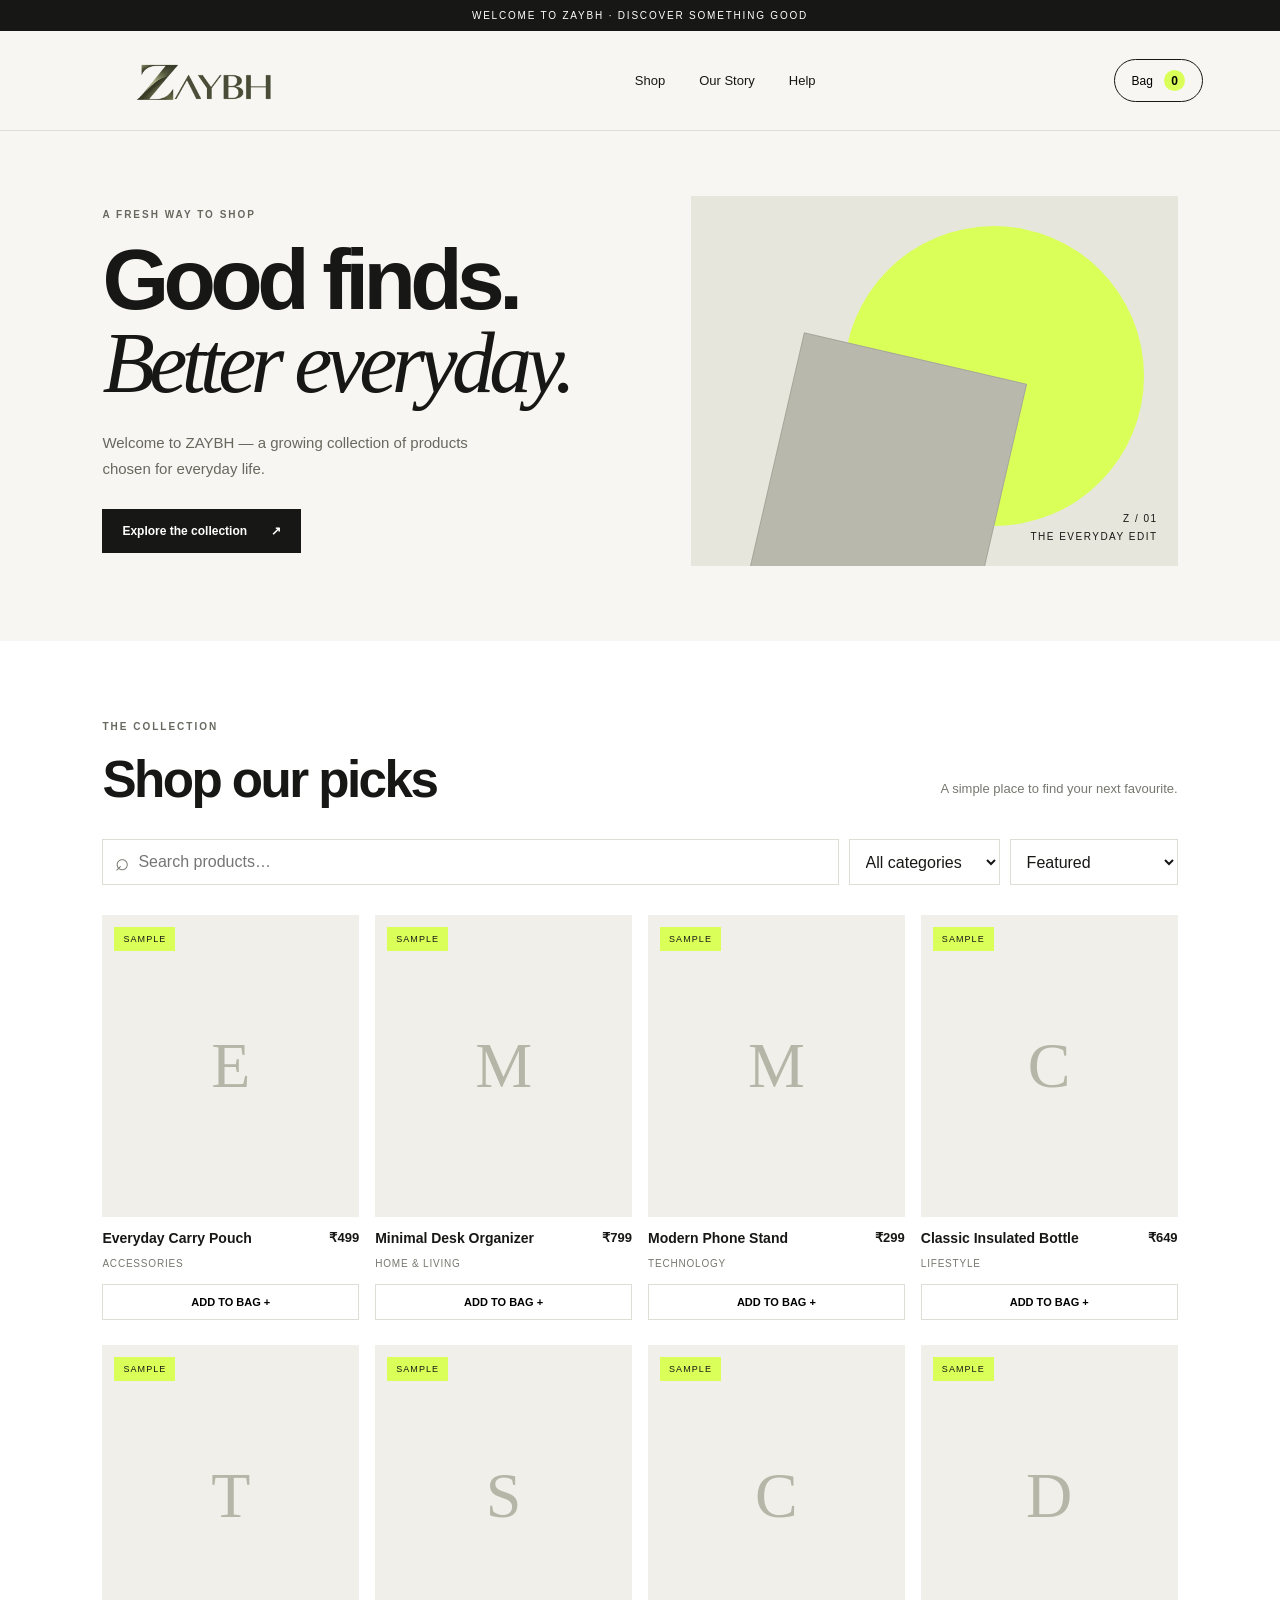
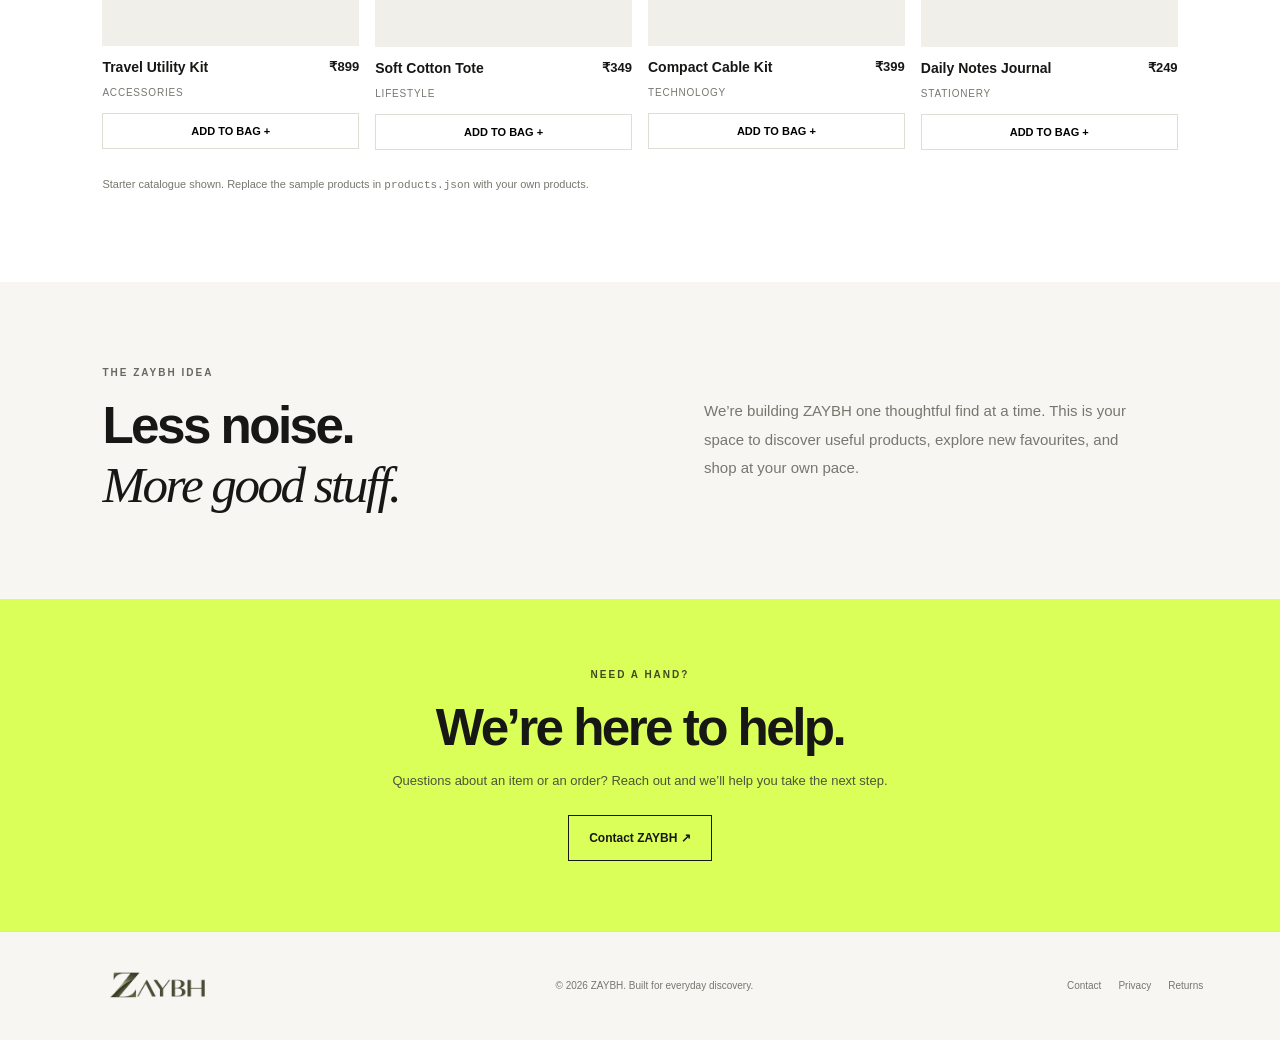
==== commit 678c5445: "Update index.html" ====
--- a/index.html
+++ b/index.html
@@ -8,13 +8,13 @@
   <meta name="description" content="Discover everyday essentials at ZAYBH.">
   <title>ZAYBH — Find Your Everyday</title>
 
-  <link rel="stylesheet" href="styles.css?v=3">
+  <link rel="stylesheet" href="styles.css?v=4">
   <link rel="icon" href="favicon.ico" sizes="any">
 
   <style>
     /* Header layout */
     .site-header {
-      min-height: 82px;
+      min-height: 100px;
       height: auto;
       overflow: visible;
     }
@@ -22,46 +22,16 @@
     .site-header .main-logo-link {
       display: flex;
       align-items: center;
-      flex-shrink: 0;
+      flex: 0 0 auto;
       min-width: 0;
     }
 
-    /* Main logo: larger desktop size */
-    .site-header img.main-logo {
-      display: block !important;
-      width: 260px !important;
-      height: 68px !important;
-      max-width: 55vw !important;
-      max-height: 68px !important;
-      object-fit: contain !important;
-    }
-
-    /* Footer logo */
-    footer img.footer-logo {
-      display: block !important;
-      width: 165px !important;
-      height: 48px !important;
-      max-width: 42vw !important;
-      object-fit: contain !important;
-    }
-
-    /* Mobile sizing */
+    /* Keep header spacing comfortable on mobile */
     @media (max-width: 600px) {
       .site-header {
-        min-height: 72px;
-      }
-
-      .site-header img.main-logo {
-        width: 200px !important;
-        height: 58px !important;
-        max-width: 50vw !important;
-        max-height: 58px !important;
-      }
-
-      footer img.footer-logo {
-        width: 115px !important;
-        height: 38px !important;
-        max-width: 35vw !important;
+        min-height: 84px;
+        padding-left: 4vw;
+        padding-right: 4vw;
       }
     }
   </style>
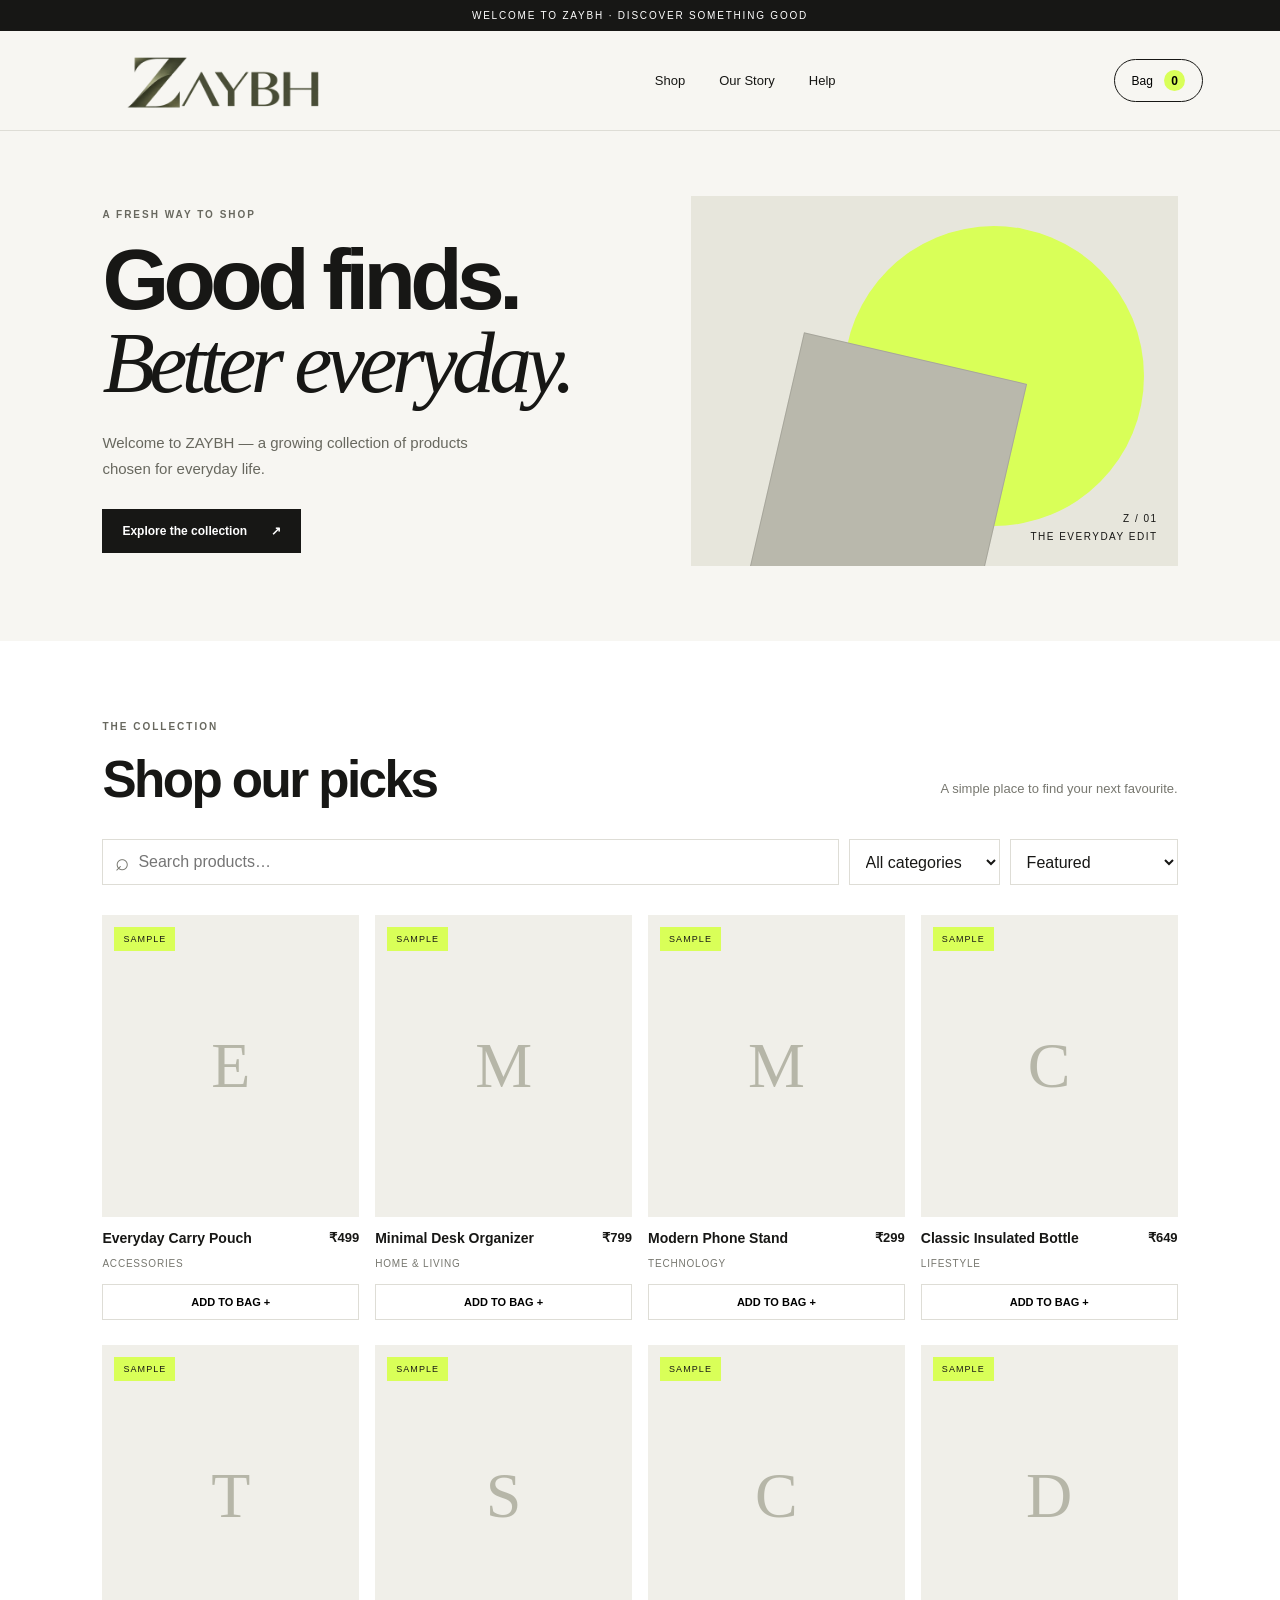
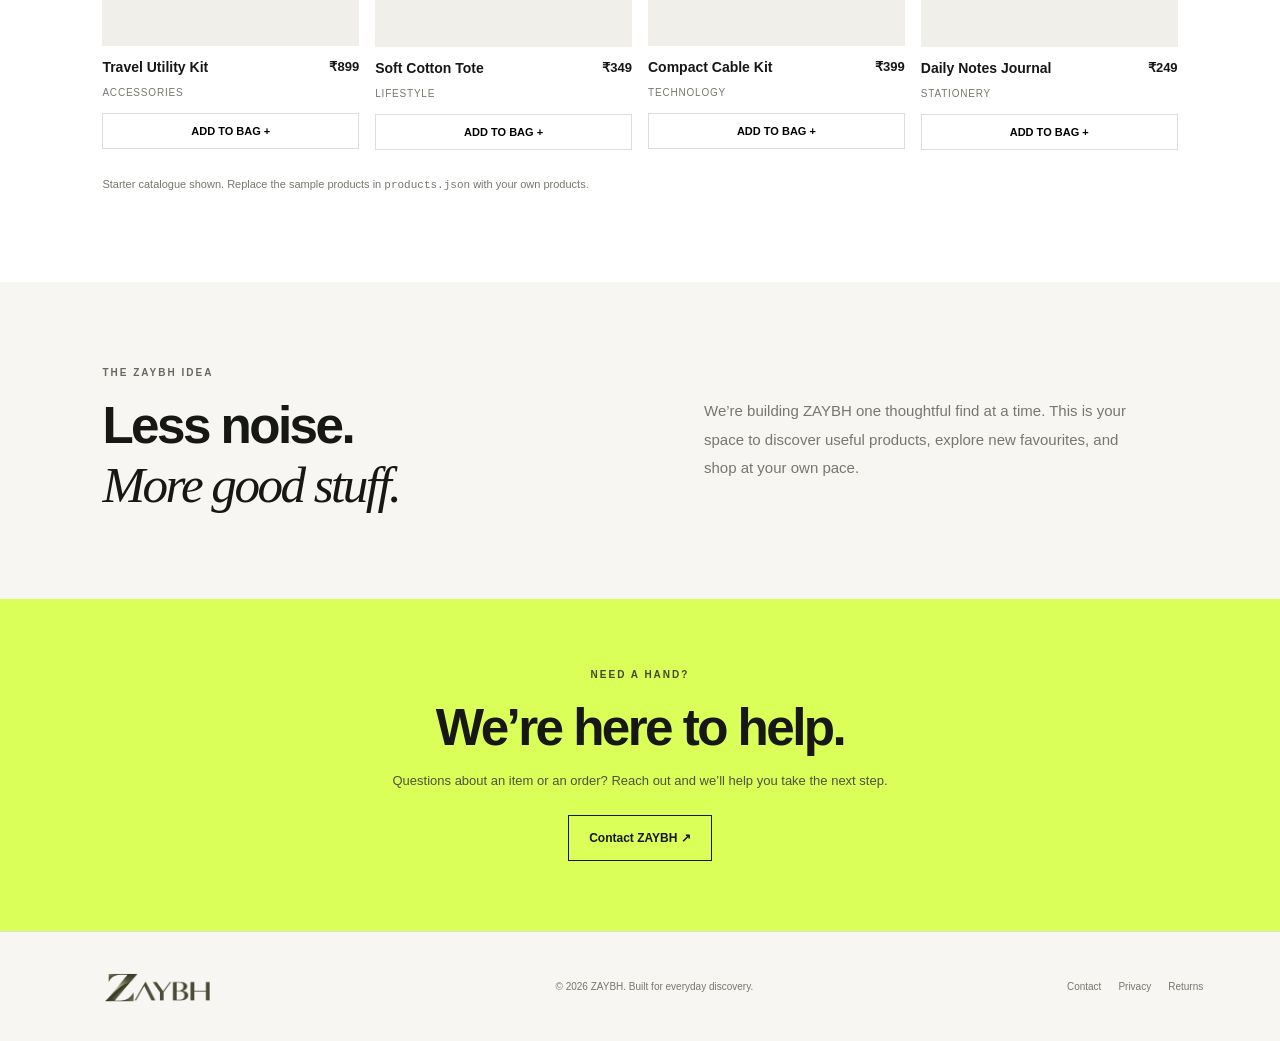
==== commit c82e341d: "Update index.html" ====
--- a/index.html
+++ b/index.html
@@ -8,33 +8,8 @@
   <meta name="description" content="Discover everyday essentials at ZAYBH.">
   <title>ZAYBH — Find Your Everyday</title>
 
-  <link rel="stylesheet" href="styles.css?v=4">
+  <link rel="stylesheet" href="styles.css?v=5">
   <link rel="icon" href="favicon.ico" sizes="any">
-
-  <style>
-    /* Header layout */
-    .site-header {
-      min-height: 100px;
-      height: auto;
-      overflow: visible;
-    }
-
-    .site-header .main-logo-link {
-      display: flex;
-      align-items: center;
-      flex: 0 0 auto;
-      min-width: 0;
-    }
-
-    /* Keep header spacing comfortable on mobile */
-    @media (max-width: 600px) {
-      .site-header {
-        min-height: 84px;
-        padding-left: 4vw;
-        padding-right: 4vw;
-      }
-    }
-  </style>
 </head>
 
 <body>
--- a/styles.css
+++ b/styles.css
@@ -44,14 +44,30 @@
   letter-spacing: .18em;
 }
 
+/* Header */
 .site-header {
-  height: 82px;
+  min-height: 100px;
   display: flex;
   align-items: center;
   justify-content: space-between;
   padding: 0 6vw;
   border-bottom: 1px solid var(--line);
   gap: 25px;
+}
+
+.site-header .main-logo-link {
+  display: flex;
+  align-items: center;
+  flex: 0 0 auto;
+  min-width: 0;
+}
+
+.site-header .main-logo-link .main-logo {
+  display: block;
+  width: 300px;
+  max-width: 55vw;
+  height: auto;
+  object-fit: contain;
 }
 
 .wordmark {
@@ -82,6 +98,7 @@
   padding: 10px 17px;
   cursor: pointer;
   font-size: 12px;
+  flex: 0 0 auto;
 }
 
 .cart-button span {
@@ -95,6 +112,7 @@
   font-weight: bold;
 }
 
+/* Hero */
 .hero {
   display: grid;
   grid-template-columns: 1.05fr .95fr;
@@ -193,6 +211,7 @@
   text-align: right;
 }
 
+/* Shop */
 .shop-section {
   padding: 80px 8vw;
   background: #fff;
@@ -357,6 +376,7 @@
   margin-top: 28px;
 }
 
+/* Story */
 .story-section {
   padding: 85px 8vw;
   display: grid;
@@ -372,6 +392,7 @@
   font-size: 15px;
 }
 
+/* Contact */
 .newsletter {
   background: var(--accent);
   padding: 70px 8vw;
@@ -395,6 +416,7 @@
   margin-top: 10px;
 }
 
+/* Footer */
 footer {
   padding: 28px 6vw;
   display: flex;
@@ -404,6 +426,20 @@
   border-top: 1px solid var(--line);
 }
 
+footer .footer-logo-link {
+  display: inline-flex;
+  align-items: center;
+  flex: 0 0 auto;
+}
+
+footer .footer-logo-link .footer-logo {
+  display: block;
+  width: 165px;
+  max-width: 42vw;
+  height: auto;
+  object-fit: contain;
+}
+
 footer .wordmark {
   font-size: 20px;
 }
@@ -419,6 +455,7 @@
   gap: 17px;
 }
 
+/* Cart */
 .overlay {
   position: fixed;
   inset: 0;
@@ -524,6 +561,7 @@
   width: 100%;
 }
 
+/* Toast notification */
 .toast {
   position: fixed;
   bottom: 20px;
@@ -544,6 +582,7 @@
   transform: translate(-50%, 0);
 }
 
+/* Tablet */
 @media (max-width: 850px) {
   .hero {
     padding: 50px 6vw;
@@ -576,7 +615,6 @@
 
   .site-header {
     padding: 0 5vw;
-    height: 72px;
   }
 
   .site-header nav {
@@ -585,6 +623,10 @@
 
   .site-header nav a {
     font-size: 11px;
+  }
+
+  .site-header .main-logo-link .main-logo {
+    max-width: 45vw;
   }
 
   footer {
@@ -597,7 +639,36 @@
   }
 }
 
+/* Mobile */
+@media (max-width: 600px) {
+  .site-header {
+    min-height: 84px;
+    padding-left: 4vw;
+    padding-right: 4vw;
+    gap: 10px;
+  }
+
+  .site-header .main-logo-link .main-logo {
+    width: 230px;
+    max-width: 58vw;
+  }
+
+  footer .footer-logo-link .footer-logo {
+    width: 135px;
+    max-width: 42vw;
+  }
+}
+
 @media (max-width: 420px) {
+  .site-header {
+    gap: 8px;
+  }
+
+  .site-header .main-logo-link .main-logo {
+    width: 210px;
+    max-width: 58vw;
+  }
+
   .site-header nav {
     display: none;
   }
@@ -623,27 +694,3 @@
     height: 250px;
   }
 }
-
-
-/* ZAYBH logo sizing */
-.site-header .main-logo {
-  width: 260px !important;
-  max-width: 55vw !important;
-  height: 68px !important;
-  object-fit: contain !important;
-}
-
-footer .footer-logo {
-  width: 165px !important;
-  max-width: 42vw !important;
-  height: 48px !important;
-  object-fit: contain !important;
-}
-
-@media (max-width: 600px) {
-  .site-header .main-logo {
-    width: 200px !important;
-    max-width: 50vw !important;
-    height: 58px !important;
-  }
-}
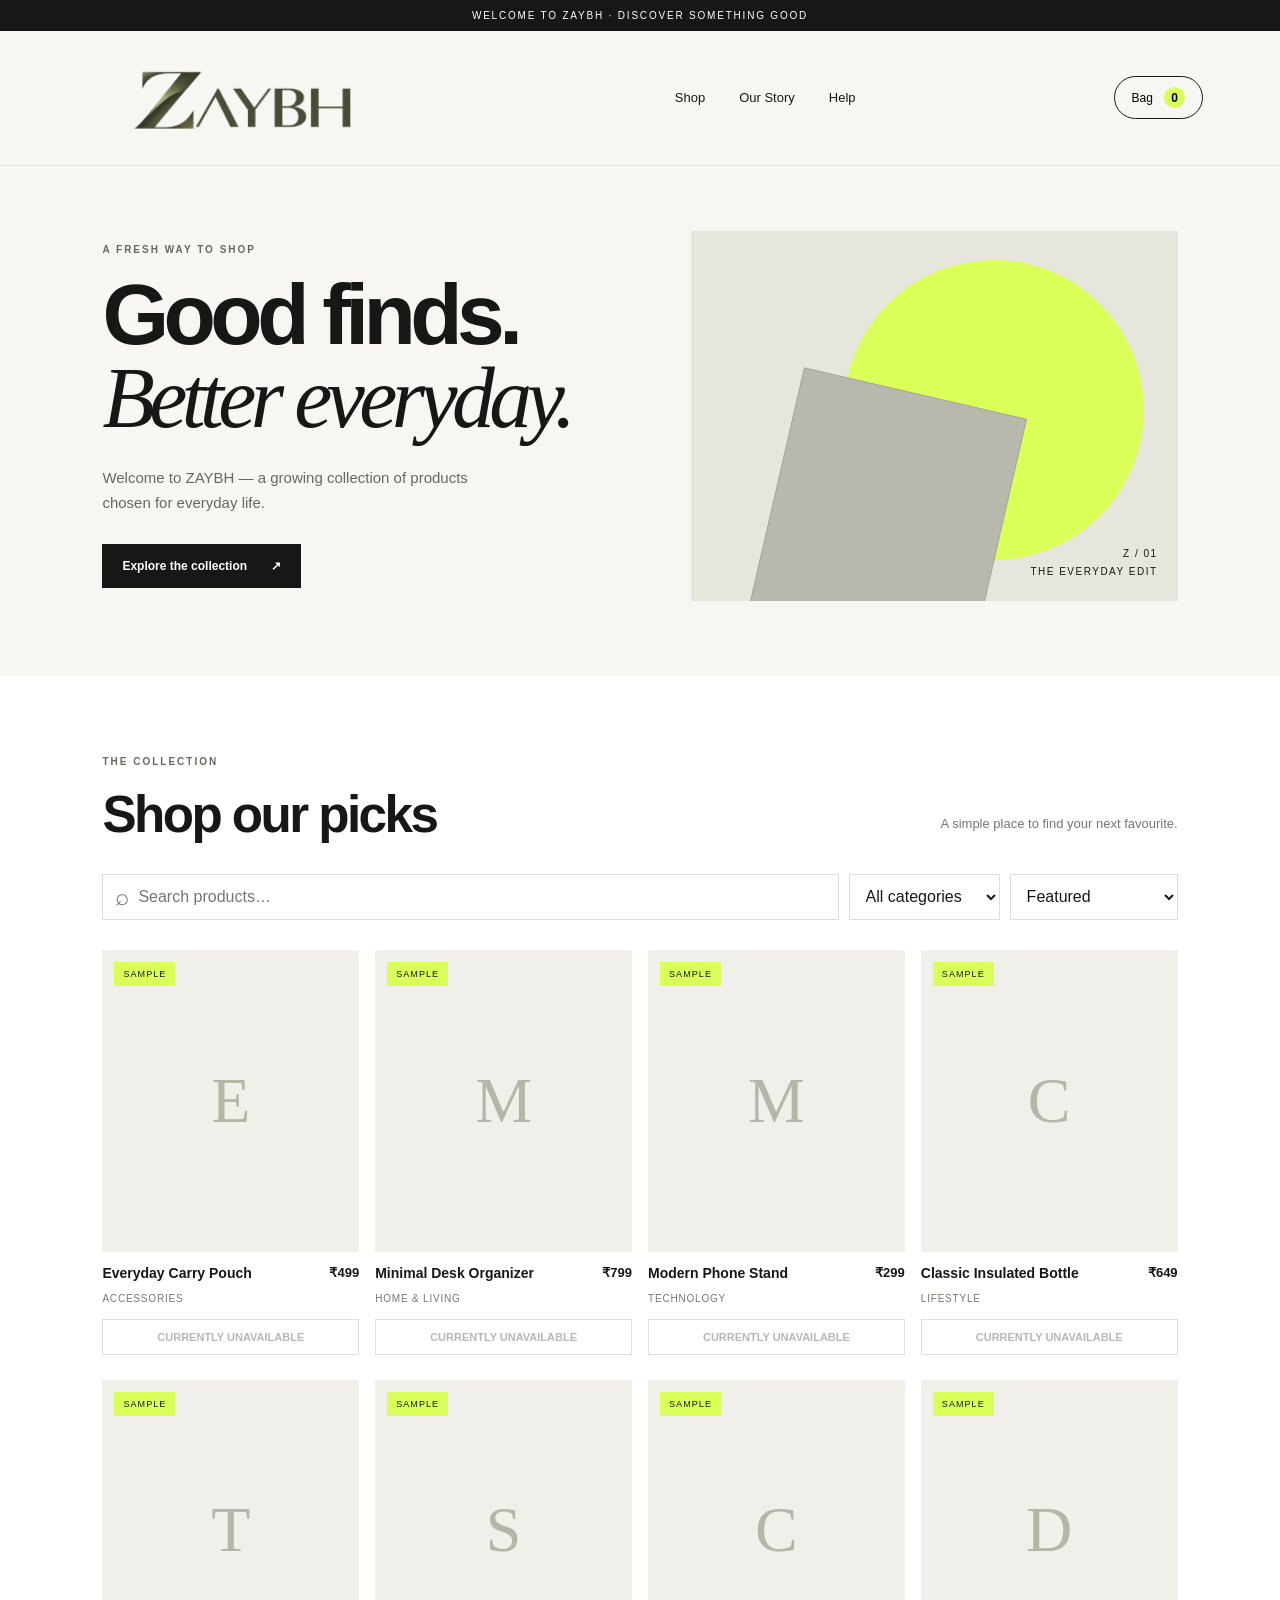
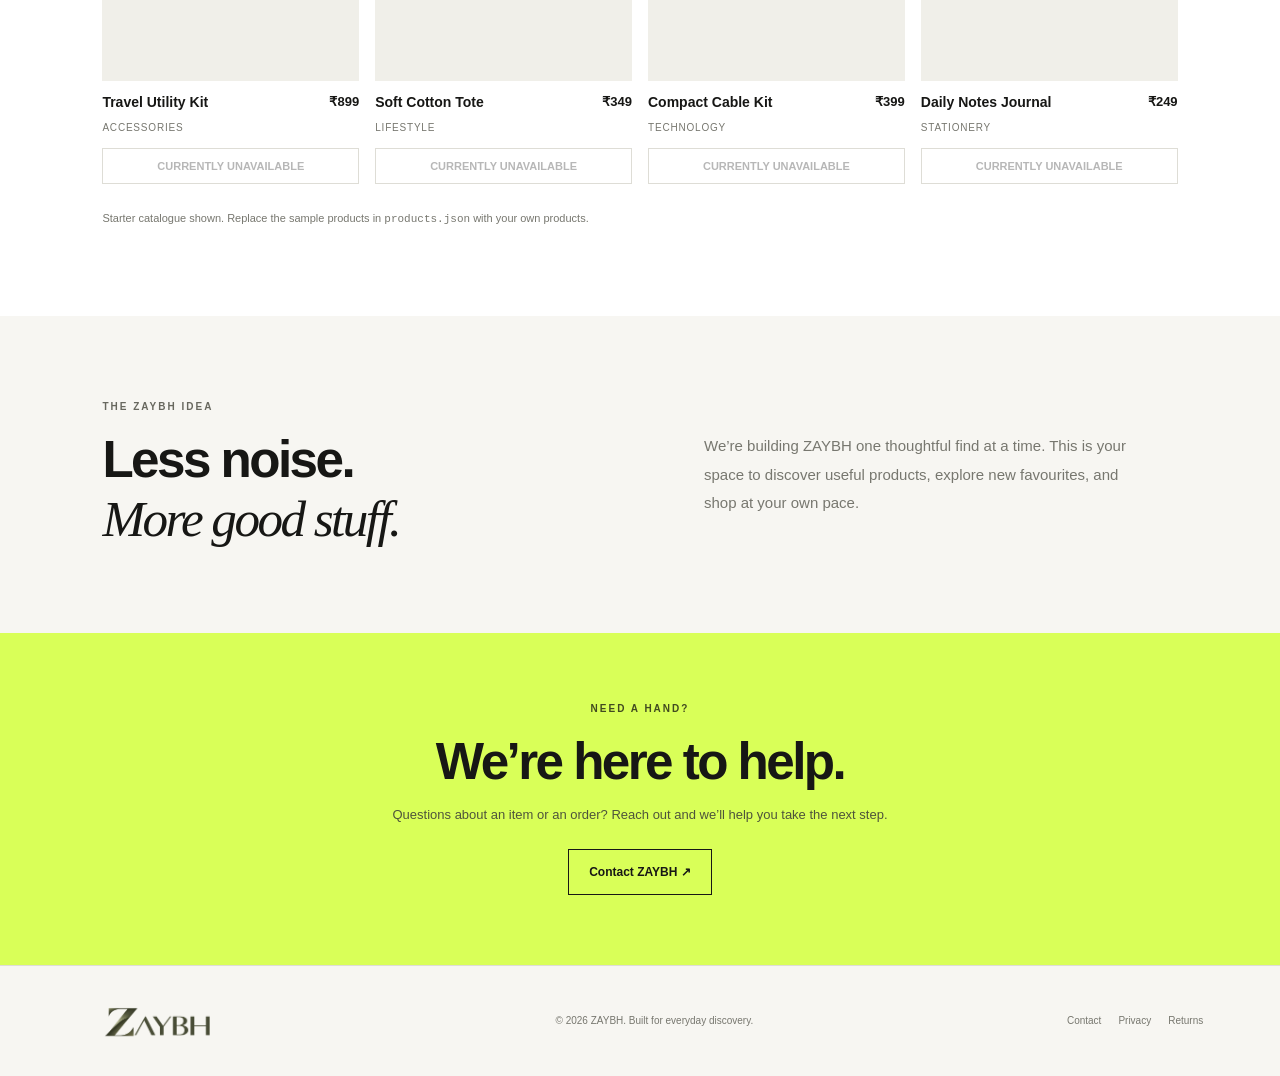
==== commit 5b14dfdd: "Update index.html" ====
--- a/index.html
+++ b/index.html
@@ -8,7 +8,7 @@
   <meta name="description" content="Discover everyday essentials at ZAYBH.">
   <title>ZAYBH — Find Your Everyday</title>
 
-  <link rel="stylesheet" href="styles.css?v=5">
+  <link rel="stylesheet" href="styles.css?v=6">
   <link rel="icon" href="favicon.ico" sizes="any">
 </head>
 
@@ -19,11 +19,7 @@
 
   <header class="site-header">
     <a class="main-logo-link" href="/" aria-label="ZAYBH home">
-      <img
-        class="main-logo"
-        src="zaybh-main-logo.webp"
-        alt="ZAYBH"
-      >
+      <img class="main-logo" src="zaybh-main-logo.webp" alt="ZAYBH">
     </a>
 
     <nav aria-label="Main navigation">
@@ -32,11 +28,7 @@
       <a href="#help">Help</a>
     </nav>
 
-    <button
-      class="cart-button"
-      id="open-cart"
-      aria-label="Open shopping cart"
-    >
+    <button class="cart-button" id="open-cart" aria-label="Open shopping cart">
       Bag <span id="cart-count">0</span>
     </button>
   </header>
@@ -45,7 +37,6 @@
     <section class="hero">
       <div class="hero-copy">
         <p class="eyebrow">A FRESH WAY TO SHOP</p>
-
         <h1>Good finds.<br><em>Better everyday.</em></h1>
 
         <p class="hero-text">
@@ -60,9 +51,7 @@
       <div class="hero-art" aria-label="Abstract editorial artwork">
         <div class="art-circle"></div>
         <div class="art-block"></div>
-        <div class="art-label">
-          Z / 01<br>THE EVERYDAY EDIT
-        </div>
+        <div class="art-label">Z / 01<br>THE EVERYDAY EDIT</div>
       </div>
     </section>
 
@@ -72,21 +61,13 @@
           <p class="eyebrow">THE COLLECTION</p>
           <h2>Shop our picks</h2>
         </div>
-
-        <p class="muted">
-          A simple place to find your next favourite.
-        </p>
+        <p class="muted">A simple place to find your next favourite.</p>
       </div>
 
       <div class="toolbar">
         <label class="search-wrap">
           <span aria-hidden="true">⌕</span>
-          <input
-            id="search"
-            type="search"
-            placeholder="Search products…"
-            aria-label="Search products"
-          >
+          <input id="search" type="search" placeholder="Search products…" aria-label="Search products">
         </label>
 
         <select id="category-filter" aria-label="Filter by category">
@@ -101,11 +82,7 @@
         </select>
       </div>
 
-      <div
-        id="product-grid"
-        class="product-grid"
-        aria-live="polite"
-      ></div>
+      <div id="product-grid" class="product-grid" aria-live="polite"></div>
 
       <p class="catalog-note">
         Starter catalogue shown. Replace the sample products in
@@ -134,11 +111,7 @@
         take the next step.
       </p>
 
-      <a
-        id="contact-link"
-        class="outline-button"
-        href="mailto:hello@zaybh.example"
-      >
+      <a id="contact-link" class="outline-button" href="mailto:hello@zaybh.example">
         Contact ZAYBH ↗
       </a>
     </section>
@@ -146,16 +119,10 @@
 
   <footer>
     <a class="footer-logo-link" href="/" aria-label="ZAYBH home">
-      <img
-        class="footer-logo"
-        src="zaybh-main-logo.webp"
-        alt="ZAYBH"
-      >
+      <img class="footer-logo" src="zaybh-main-logo.webp" alt="ZAYBH">
     </a>
 
-    <p>
-      © <span id="year"></span> ZAYBH. Built for everyday discovery.
-    </p>
+    <p>© <span id="year"></span> ZAYBH. Built for everyday discovery.</p>
 
     <div>
       <a href="#help">Contact</a>
@@ -166,12 +133,7 @@
 
   <div class="overlay" id="overlay" hidden></div>
 
-  <aside
-    class="cart-drawer"
-    id="cart-drawer"
-    aria-label="Shopping cart"
-    aria-hidden="true"
-  >
+  <aside class="cart-drawer" id="cart-drawer" aria-label="Shopping cart" aria-hidden="true">
     <div class="drawer-heading">
       <h2>Your bag</h2>
       <button id="close-cart" aria-label="Close cart">✕</button>
@@ -195,8 +157,54 @@
     </div>
   </aside>
 
+  <!-- Product details modal -->
+  <section
+    class="product-modal"
+    id="product-modal"
+    role="dialog"
+    aria-modal="true"
+    aria-labelledby="detail-name"
+    aria-hidden="true"
+    hidden
+  >
+    <div class="product-modal-backdrop" data-close-details></div>
+
+    <div class="product-modal-panel" role="document">
+      <button
+        type="button"
+        class="product-modal-close"
+        id="close-product-modal"
+        aria-label="Close product details"
+      >✕</button>
+
+      <div class="product-modal-content">
+        <div class="product-modal-image" id="detail-image-wrap">
+          <div class="product-modal-placeholder" id="detail-placeholder">Z</div>
+          <img id="detail-image" src="" alt="" hidden>
+        </div>
+
+        <div class="product-modal-info">
+          <p class="eyebrow">THE EVERYDAY EDIT</p>
+          <p class="product-category" id="detail-category"></p>
+          <h2 id="detail-name">Product name</h2>
+          <p class="product-modal-price" id="detail-price"></p>
+          <p class="product-modal-description" id="detail-description"></p>
+          <p class="product-modal-availability" id="detail-availability"></p>
+
+          <button type="button" class="primary-button full-button" id="detail-add-to-bag">
+            Add to bag +
+          </button>
+
+          <p class="product-modal-note">
+            Product information and availability are subject to confirmation.
+          </p>
+        </div>
+      </div>
+    </div>
+  </section>
+
   <div class="toast" id="toast" role="status" aria-live="polite"></div>
 
-  <script src="app.js"></script>
+  <script src="app.js?v=2"></script>
 </body>
 </html>
--- a/styles.css
+++ b/styles.css
@@ -35,6 +35,11 @@
   font: inherit;
 }
 
+img {
+  max-width: 100%;
+}
+
+/* Announcement */
 .announcement {
   text-align: center;
   background: var(--ink);
@@ -46,11 +51,11 @@
 
 /* Header */
 .site-header {
-  min-height: 100px;
+  min-height: 108px;
   display: flex;
   align-items: center;
   justify-content: space-between;
-  padding: 0 6vw;
+  padding: 12px 6vw;
   border-bottom: 1px solid var(--line);
   gap: 25px;
 }
@@ -58,15 +63,16 @@
 .site-header .main-logo-link {
   display: flex;
   align-items: center;
-  flex: 0 0 auto;
+  flex: 0 1 auto;
   min-width: 0;
 }
 
 .site-header .main-logo-link .main-logo {
   display: block;
-  width: 300px;
+  width: 340px;
   max-width: 55vw;
   height: auto;
+  max-height: none;
   object-fit: contain;
 }
 
@@ -82,8 +88,10 @@
 
 .site-header nav {
   display: flex;
+  align-items: center;
   gap: 34px;
   font-size: 13px;
+  flex: 0 0 auto;
 }
 
 .site-header nav a:hover,
@@ -99,6 +107,7 @@
   cursor: pointer;
   font-size: 12px;
   flex: 0 0 auto;
+  white-space: nowrap;
 }
 
 .cart-button span {
@@ -115,11 +124,16 @@
 /* Hero */
 .hero {
   display: grid;
-  grid-template-columns: 1.05fr .95fr;
+  grid-template-columns: minmax(0, 1.05fr) minmax(0, .95fr);
   min-height: 510px;
   padding: 65px 8vw 75px;
   gap: 4vw;
   align-items: center;
+}
+
+.hero-copy {
+  min-width: 0;
+  max-width: 100%;
 }
 
 .eyebrow {
@@ -136,6 +150,8 @@
   letter-spacing: -.065em;
   margin: 0 0 25px;
   font-weight: 650;
+  overflow-wrap: normal;
+  word-break: normal;
 }
 
 .hero h1 em,
@@ -175,6 +191,7 @@
 
 .hero-art {
   height: 370px;
+  min-width: 0;
   position: relative;
   overflow: hidden;
   background: #e7e6dc;
@@ -267,6 +284,7 @@
   background: transparent;
   padding: 13px 0;
   width: 100%;
+  min-width: 0;
 }
 
 .toolbar select {
@@ -469,6 +487,7 @@
   right: 0;
   top: 0;
   height: 100dvh;
+  height: 100vh;
   width: min(440px, 100%);
   background: var(--paper);
   padding: 25px;
@@ -614,7 +633,14 @@
   }
 
   .site-header {
-    padding: 0 5vw;
+    padding-left: 5vw;
+    padding-right: 5vw;
+    gap: 16px;
+  }
+
+  .site-header .main-logo-link .main-logo {
+    width: 300px;
+    max-width: 44vw;
   }
 
   .site-header nav {
@@ -623,10 +649,6 @@
 
   .site-header nav a {
     font-size: 11px;
-  }
-
-  .site-header .main-logo-link .main-logo {
-    max-width: 45vw;
   }
 
   footer {
@@ -642,55 +664,197 @@
 /* Mobile */
 @media (max-width: 600px) {
   .site-header {
-    min-height: 84px;
-    padding-left: 4vw;
-    padding-right: 4vw;
+    min-height: 86px;
+    padding: 10px 4vw;
+    gap: 8px;
+    flex-wrap: nowrap;
+  }
+
+  .site-header .main-logo-link {
+    flex: 1 1 auto;
+    min-width: 0;
+  }
+
+  .site-header .main-logo-link .main-logo {
+    width: 250px;
+    max-width: 100%;
+    height: auto;
+    max-height: none;
+  }
+
+  .site-header nav {
+    display: none;
+  }
+
+  .cart-button {
+    padding: 8px 10px;
+    margin-left: auto;
+    font-size: 11px;
+  }
+
+  .cart-button span {
+    width: 19px;
+    height: 19px;
+    margin-left: 5px;
+  }
+
+  .hero {
+    grid-template-columns: minmax(0, 1fr);
+    padding: 44px 6vw 50px;
+    gap: 30px;
+    min-height: 0;
+    overflow: hidden;
+  }
+
+  .hero-copy {
+    width: 100%;
+    min-width: 0;
+  }
+
+  .hero h1 {
+    font-size: clamp(36px, 9.5vw, 52px);
+    line-height: 1.04;
+    letter-spacing: -.055em;
+    margin-bottom: 20px;
+  }
+
+  .hero-text {
+    max-width: 100%;
+    font-size: 14px;
+    overflow-wrap: break-word;
+  }
+
+  .hero .primary-button {
+    max-width: 100%;
+    gap: 12px;
+    padding: 14px 15px;
+  }
+
+  .hero-art {
+    height: 270px;
+    width: 100%;
+  }
+
+  .art-circle {
+    width: 230px;
+    height: 230px;
+  }
+
+  .shop-section {
+    padding: 50px 5vw;
+  }
+
+  .section-heading {
     gap: 10px;
+  }
+
+  .toolbar {
+    gap: 8px;
+  }
+
+  .search-wrap {
+    flex-basis: 100%;
+    min-width: 0;
+  }
+
+  .toolbar select {
+    flex: 1 1 0;
+    min-width: 0;
+    max-width: 100%;
+    font-size: 12px;
+    padding: 11px 8px;
+  }
+
+  .product-grid {
+    grid-template-columns: repeat(2, minmax(0, 1fr));
+    gap: 22px 10px;
+  }
+
+  .product-meta {
+    flex-direction: column;
+    gap: 5px;
+  }
+
+  .product-meta h3 {
+    overflow-wrap: anywhere;
+  }
+
+  .price {
+    white-space: normal;
+  }
+
+  .product-tag {
+    top: 8px;
+    left: 8px;
+    padding: 6px 7px;
+    font-size: 8px;
+  }
+
+  .story-section {
+    padding: 55px 6vw;
+  }
+
+  .newsletter {
+    padding: 55px 6vw;
+  }
+
+  footer {
+    padding: 25px 5vw;
+    gap: 18px;
+  }
+
+  footer .footer-logo-link .footer-logo {
+    width: 135px;
+    max-width: 40vw;
+  }
+
+  footer div {
+    gap: 13px;
+    flex-wrap: wrap;
+  }
+
+  .cart-drawer {
+    padding: 20px;
+  }
+}
+
+/* Small phones */
+@media (max-width: 380px) {
+  .site-header {
+    gap: 6px;
   }
 
   .site-header .main-logo-link .main-logo {
     width: 230px;
-    max-width: 58vw;
-  }
-
-  footer .footer-logo-link .footer-logo {
-    width: 135px;
-    max-width: 42vw;
-  }
-}
-
-@media (max-width: 420px) {
-  .site-header {
-    gap: 8px;
-  }
-
-  .site-header .main-logo-link .main-logo {
-    width: 210px;
-    max-width: 58vw;
-  }
-
-  .site-header nav {
-    display: none;
+  }
+
+  .cart-button {
+    padding: 7px 8px;
+    font-size: 10px;
+  }
+
+  .hero {
+    padding-left: 5vw;
+    padding-right: 5vw;
   }
 
   .hero h1 {
-    font-size: 52px;
-  }
-
-  .product-grid {
-    gap: 22px 10px;
-  }
-
-  .product-meta {
-    flex-direction: column;
-  }
-
-  .toolbar select {
-    flex: 1;
-    min-width: 0;
-  }
-
-  .hero-art {
-    height: 250px;
-  }
-}
+    font-size: clamp(34px, 9.2vw, 38px);
+    letter-spacing: -.05em;
+  }
+
+  .hero .primary-button {
+    font-size: 11px;
+    padding: 13px 12px;
+  }
+
+  .section-heading h2,
+  .story-section h2,
+  .newsletter h2 {
+    font-size: 34px;
+  }
+
+  .product-meta h3 {
+    font-size: 12px;
+  }
+}
